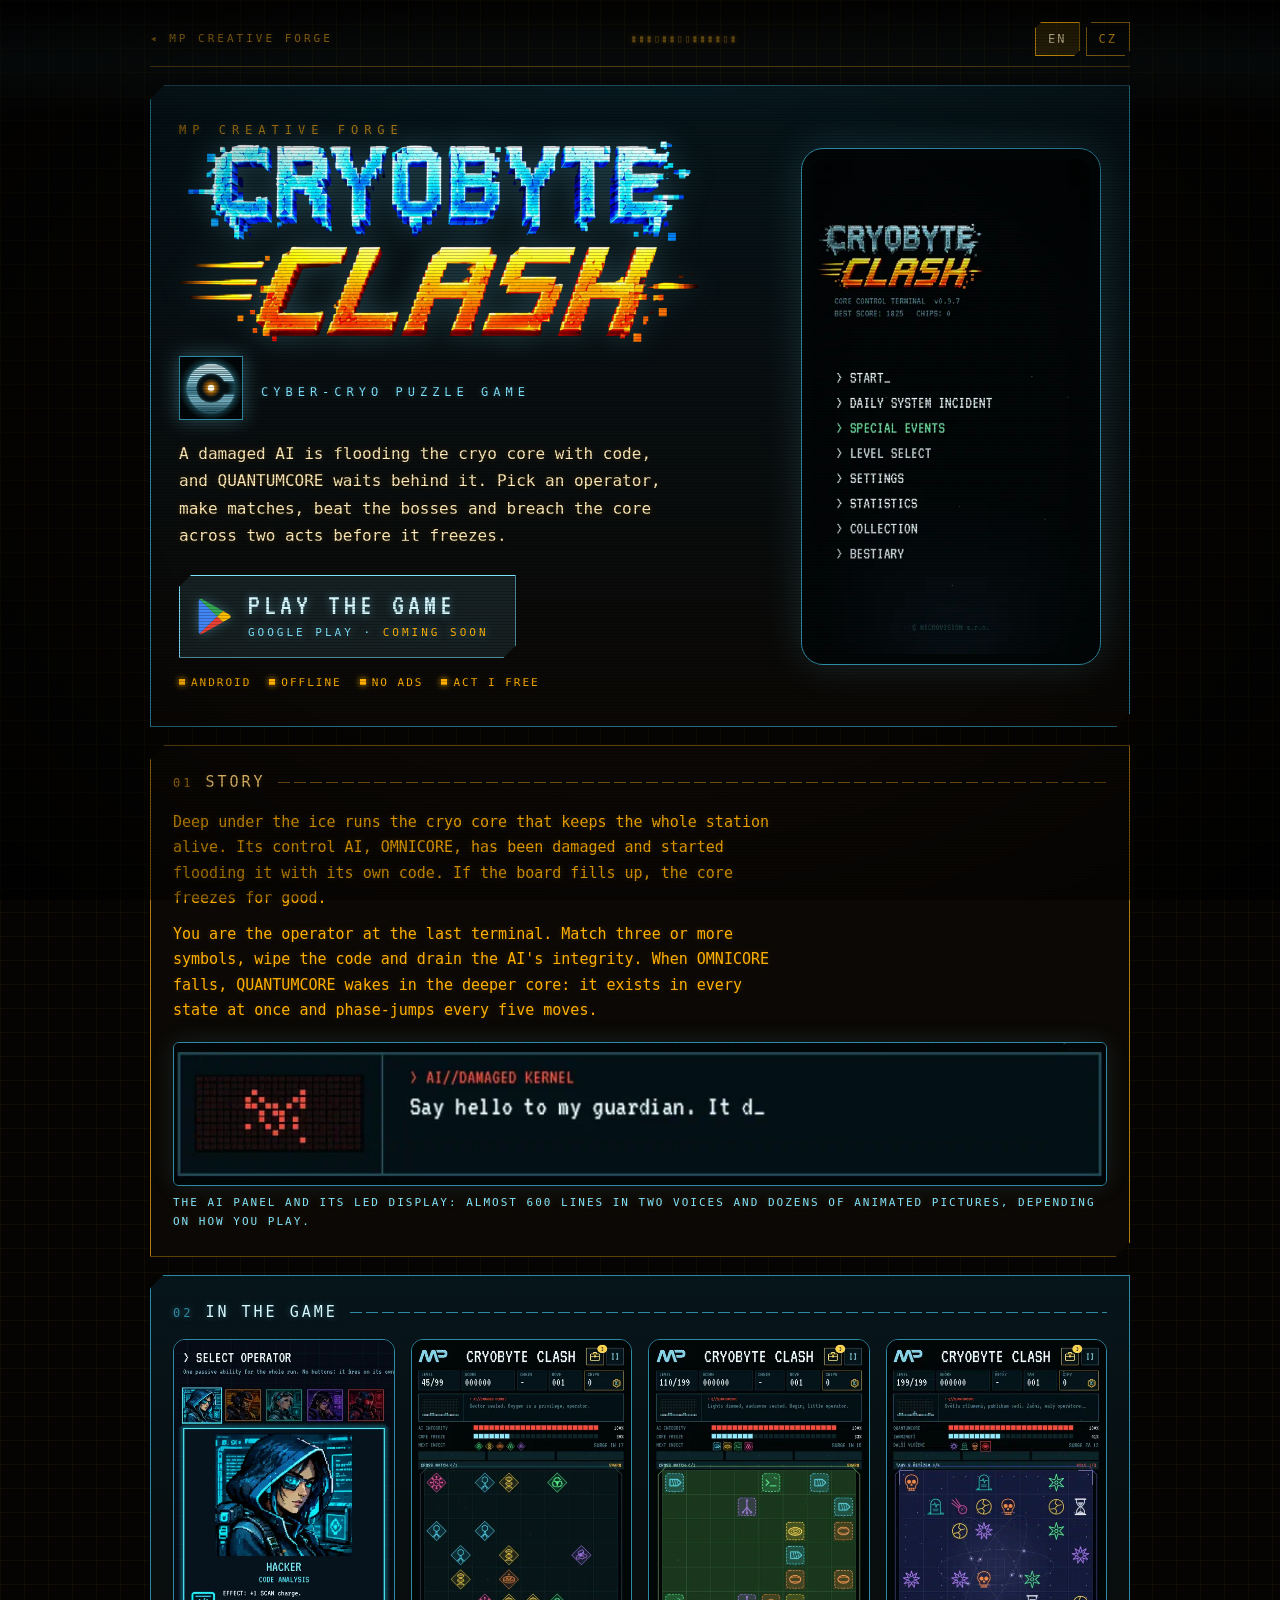
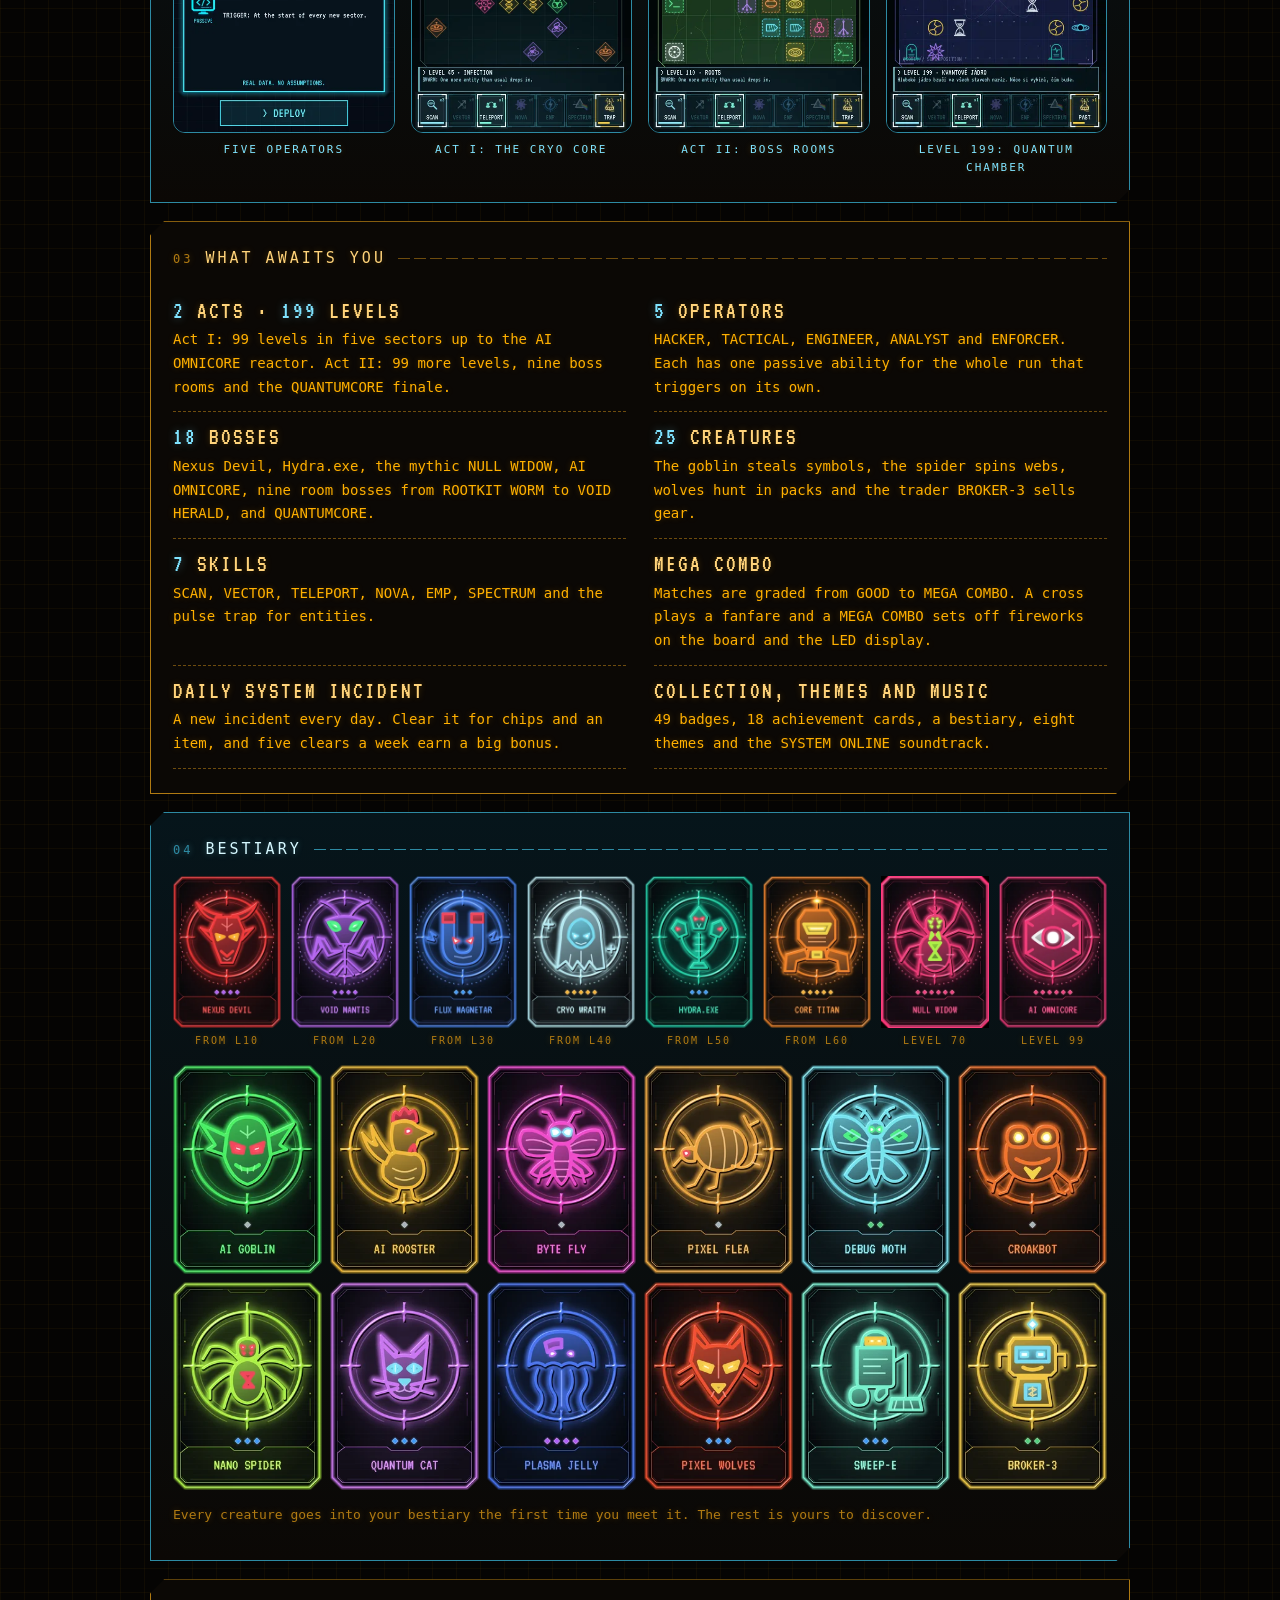
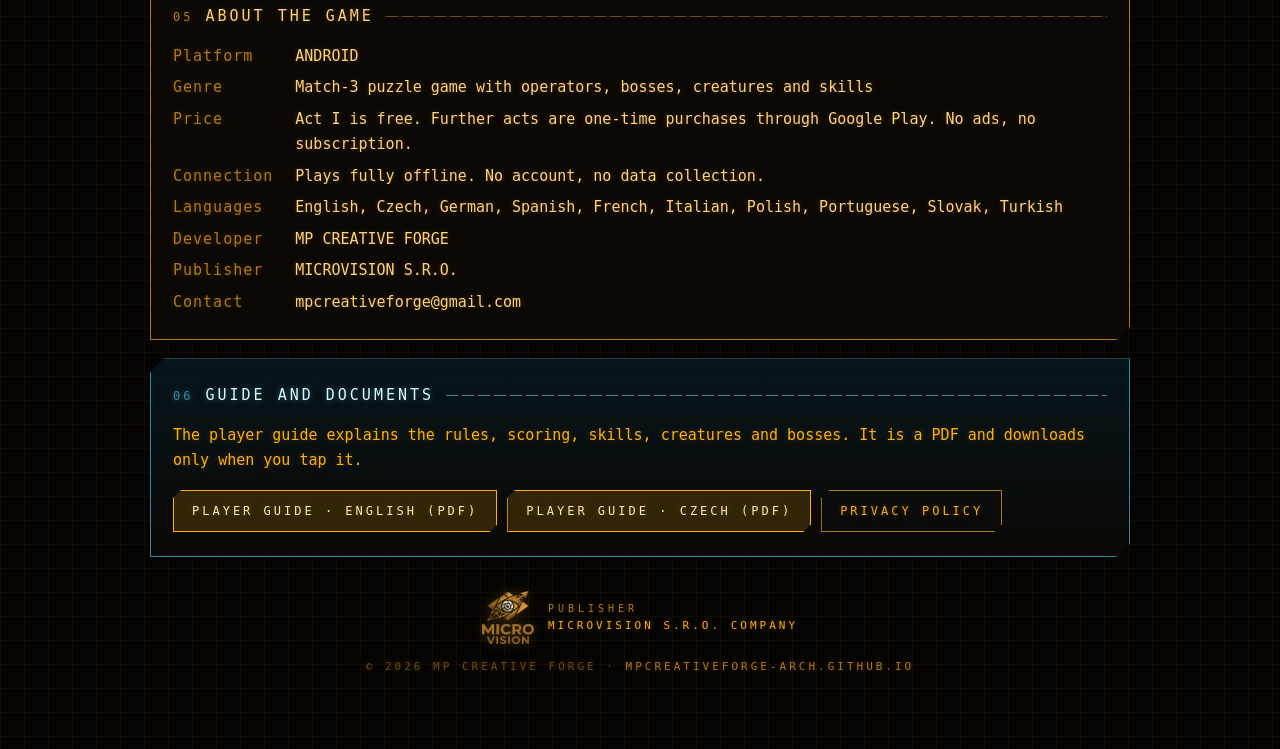
==== cryobyte-clash/index.html @ 186c2969 "CRYOBYTE CLASH: new game page, privacy policy and guides; remove MP Cleaner Old /cryocore/ and /priv" ====
<!doctype html>
<html lang="en">
<head>
<meta charset="utf-8">
<meta name="viewport" content="width=device-width, initial-scale=1">
<meta name="description" content="CRYOBYTE CLASH, the offline cyber-cryo match-3 puzzle game for Android by MP Creative Forge. Two acts, 199 levels, five operators, eighteen bosses and QUANTUMCORE. Act I is free.">
<meta name="theme-color" content="#050403">
<title>CRYOBYTE CLASH — Cyber-Cryo Puzzle Game | MP Creative Forge</title>
<link rel="icon" type="image/png" href="../assets/favicon.png">
<style>
@font-face {
  font-family: "VT323";
  src: url("../assets/fonts/vt323.woff") format("woff");
  font-display: swap;
}
:root {
  --bg: #050403;
  --panel: #0b0805;
  --amber: #ffb000;
  --amber-bright: #ffd37a;
  --amber-hot: #ffe9b8;
  --amber-dim: #b07a12;
  --amber-muted: #6e4c0e;
  --ice: #7fe3ff;
  --ice-bright: #d6f8ff;
  --ice-dim: #2d8aa3;
  --ice-deep: #06151b;
  --mono: "Share Tech Mono", "JetBrains Mono", "Fira Mono", "DejaVu Sans Mono", Menlo, Consolas, "Courier New", monospace;
  --vt: "VT323", var(--mono);
  color-scheme: dark;
}

* { box-sizing: border-box; }
html { scroll-behavior: smooth; }

body {
  margin: 0;
  min-height: 100vh;
  background-color: var(--bg);
  background-image:
    linear-gradient(rgba(255,176,0,.045) 1px, transparent 1px),
    linear-gradient(90deg, rgba(255,176,0,.045) 1px, transparent 1px);
  background-size: 24px 24px;
  color: var(--amber);
  font-family: var(--mono);
  font-size: 15px;
  line-height: 1.7;
  text-shadow: 0 0 6px rgba(255,176,0,.25);
}

/* CRT overlay */
body::before, body::after {
  content: "";
  position: fixed;
  inset: 0;
  pointer-events: none;
  z-index: 10;
}
body::before {
  background:
    repeating-linear-gradient(to bottom, rgba(0,0,0,.22) 0 1px, transparent 1px 3px),
    radial-gradient(ellipse at center, transparent 55%, rgba(0,0,0,.6) 100%);
}
body::after {
  height: 14vh;
  background: linear-gradient(to bottom, transparent, rgba(127,227,255,.035), transparent);
  animation: band 7s linear infinite;
}
@keyframes band { from { transform: translateY(-20vh); } to { transform: translateY(120vh); } }
@keyframes pulse { 0%, 100% { box-shadow: 0 0 18px rgba(127,227,255,.25), inset 0 0 18px rgba(127,227,255,.08); } 50% { box-shadow: 0 0 34px rgba(127,227,255,.5), inset 0 0 26px rgba(127,227,255,.16); } }
@keyframes blink { 50% { opacity: 0; } }
@keyframes frost { 0%, 100% { text-shadow: 0 0 12px rgba(127,227,255,.6), 0 0 32px rgba(127,227,255,.25); } 50% { text-shadow: 0 0 18px rgba(127,227,255,.85), 0 0 48px rgba(127,227,255,.4); } }
@media (prefers-reduced-motion: reduce) {
  body::after { display: none; }
  .play, .logo, .cursor { animation: none !important; }
}

a { color: var(--amber-bright); }
a:hover { color: var(--amber-hot); }
img { max-width: 100%; height: auto; }
[hidden] { display: none !important; }

.page {
  width: min(100% - 32px, 980px);
  margin: 0 auto;
  padding-block: 22px 72px;
}

/* top bar */
.topbar {
  display: flex;
  align-items: center;
  justify-content: space-between;
  gap: 12px;
  padding-bottom: 10px;
  border-bottom: 1px solid var(--amber-muted);
  font-size: 11px;
  letter-spacing: 3px;
  color: var(--amber-dim);
  text-transform: uppercase;
}
.topbar .bars { letter-spacing: 1px; color: var(--amber-muted); }
.home-link { color: var(--amber-dim); text-decoration: none; }
.home-link:hover { color: var(--amber-hot); }
.lang { display: flex; gap: 6px; }
.lang button {
  font: inherit;
  font-size: 12px;
  letter-spacing: 2px;
  padding: 6px 12px;
  color: var(--amber);
  background: transparent;
  border: 1px solid var(--amber-dim);
  cursor: pointer;
  clip-path: polygon(6px 0, 100% 0, 100% calc(100% - 6px), calc(100% - 6px) 100%, 0 100%, 0 6px);
}
.lang button[aria-pressed="true"] { background: rgba(255,176,0,.16); color: var(--amber-hot); border-color: var(--amber); }

/* chamfered panels */
.panel {
  position: relative;
  margin: 18px 0;
  padding: 24px 22px;
  background: var(--panel);
  border: 1px solid var(--amber-dim);
  clip-path: polygon(14px 0, 100% 0, 100% calc(100% - 14px), calc(100% - 14px) 100%, 0 100%, 0 14px);
}
.panel.ice { border-color: var(--ice-dim); background: linear-gradient(180deg, var(--ice-deep), var(--panel)); }

/* hero */
.hero { display: grid; grid-template-columns: 1fr minmax(0, 300px); gap: 28px; align-items: center; padding: 34px 28px; }
.hero > * { min-width: 0; }
.brand { font-size: 12px; letter-spacing: 6px; color: var(--amber-dim); }
.logo-row { display: flex; align-items: center; gap: 18px; margin-top: 14px; }
.logo-row img { width: 84px; height: 84px; flex: none; border: 1px solid var(--ice-dim); filter: drop-shadow(0 0 10px rgba(127,227,255,.35)); }
.logo {
  margin: 0;
  font-family: var(--vt);
  font-weight: normal;
  font-size: clamp(52px, 11vw, 96px);
  letter-spacing: 8px;
  line-height: .9;
  color: var(--ice-bright);
  animation: frost 4s ease-in-out infinite;
}
.logo img { display: block; width: min(100%, 520px); height: auto; filter: drop-shadow(0 0 14px rgba(127,227,255,.25)); }
.logo-row .logo-icon { width: 64px; height: 64px; }
.subtitle { margin-top: 8px; font-size: 12px; letter-spacing: 5px; color: var(--ice); text-shadow: 0 0 6px rgba(127,227,255,.35); text-transform: uppercase; }
.pitch { margin: 20px 0 0; font-size: 16px; color: var(--amber-hot); max-width: 52ch; text-wrap: pretty; }
.pitch .cursor { color: var(--ice); animation: blink 1s steps(1) infinite; }

/* play button: becomes a real link when the Google Play listing is live */
.play {
  display: inline-flex;
  align-items: center;
  gap: 16px;
  margin-top: 26px;
  padding: 14px 26px 14px 18px;
  color: var(--ice-bright);
  background: rgba(127,227,255,.1);
  border: 1px solid var(--ice);
  text-decoration: none;
  clip-path: polygon(12px 0, 100% 0, 100% calc(100% - 12px), calc(100% - 12px) 100%, 0 100%, 0 12px);
  animation: pulse 2.6s ease-in-out infinite;
  text-shadow: 0 0 8px rgba(127,227,255,.5);
  cursor: default;
}
a.play { cursor: pointer; }
a.play:hover { background: rgba(127,227,255,.2); color: #fff; }
.play svg { width: 34px; height: 37px; flex: none; filter: drop-shadow(0 0 6px rgba(127,227,255,.35)); }
.play .pl-top { display: block; font-family: var(--vt); font-size: 30px; letter-spacing: 4px; line-height: 1; }
.play .pl-sub { display: block; margin-top: 4px; font-size: 11px; letter-spacing: 3px; color: var(--ice); }
.play .pl-soon { color: var(--amber); }
.facts-line { margin-top: 16px; font-size: 11px; letter-spacing: 2px; color: var(--amber-dim); display: flex; flex-wrap: wrap; gap: 4px 18px; }
.facts-line b { color: var(--amber); font-weight: normal; }
.facts-line b::before {
  content: "";
  display: inline-block;
  width: 6px; height: 6px;
  margin: 0 6px 1px 0;
  background: var(--amber);
  box-shadow: 0 0 6px var(--amber);
}

/* phone frame */
.phone {
  width: 100%;
  max-width: 300px;
  justify-self: center;
  padding: 10px;
  background: #020607;
  border: 1px solid var(--ice-dim);
  border-radius: 22px;
  box-shadow: 0 0 40px rgba(127,227,255,.15);
}
.phone img { display: block; width: 100%; height: auto; aspect-ratio: 9 / 16; object-fit: cover; border-radius: 14px; }

/* section headings */
h2 {
  display: flex;
  align-items: baseline;
  gap: 12px;
  margin: 0 0 14px;
  font-size: 15px;
  letter-spacing: 3px;
  text-transform: uppercase;
  color: var(--amber-bright);
  font-weight: normal;
  text-wrap: balance;
}
h2 .num { color: var(--amber-dim); font-size: 12px; }
h2::after {
  content: "";
  flex: 1;
  height: 1px;
  background: repeating-linear-gradient(90deg, var(--amber-muted) 0 12px, transparent 12px 16px);
  transform: translateY(-4px);
}
.ice h2 { color: var(--ice-bright); text-shadow: 0 0 6px rgba(127,227,255,.35); }
.ice h2 .num { color: var(--ice-dim); }
.ice h2::after { background: repeating-linear-gradient(90deg, var(--ice-dim) 0 12px, transparent 12px 16px); }
p { margin: 0 0 10px; }
.story p { max-width: 68ch; }
.ai-panel { margin: 18px 0 0; }
.ai-panel img { display: block; width: 100%; height: auto; aspect-ratio: 816 / 126; border: 1px solid var(--ice-dim); border-radius: 6px; box-shadow: 0 0 24px rgba(127,227,255,.12); }
.ai-panel figcaption { margin-top: 8px; font-size: 11px; letter-spacing: 2px; color: var(--ice); text-transform: uppercase; }
.story .ai {
  margin-top: 14px;
  padding: 10px 14px;
  border-left: 2px solid #ff5a4f;
  color: #ff9c90;
  text-shadow: 0 0 6px rgba(255,90,79,.35);
  font-size: 14px;
}
.story .ai span { display: block; font-size: 10px; letter-spacing: 3px; color: #c4483e; }

/* screenshots */
.shots { display: grid; grid-template-columns: repeat(4, minmax(0, 1fr)); gap: 16px; }
.shots figure { margin: 0; }
.shots img { display: block; width: 100%; height: auto; aspect-ratio: 9 / 16; object-fit: cover; border: 1px solid var(--ice-dim); border-radius: 12px; }
.shots figcaption { margin-top: 8px; font-size: 11px; letter-spacing: 2px; color: var(--ice); text-align: center; text-transform: uppercase; }

/* features */
.features { display: grid; grid-template-columns: repeat(2, minmax(0, 1fr)); gap: 0 28px; }
.feature { padding: 12px 0; border-bottom: 1px dashed var(--amber-muted); min-width: 0; }
.feature b { display: block; font-family: var(--vt); font-weight: normal; font-size: 24px; letter-spacing: 2px; color: var(--amber-bright); line-height: 1.1; }
.feature b em { font-style: normal; color: var(--ice); text-shadow: 0 0 8px rgba(127,227,255,.4); }
.feature span { display: block; margin-top: 4px; font-size: 14px; color: var(--amber); }

/* bestiary */
.cards { display: grid; grid-template-columns: repeat(8, minmax(0, 1fr)); gap: 10px; }
.cards figure { margin: 0; text-align: center; }
.cards img { display: block; width: 100%; height: auto; aspect-ratio: 5 / 7; object-fit: contain; }
.cards figcaption { margin-top: 6px; font-size: 11px; letter-spacing: 1px; color: var(--amber-bright); line-height: 1.35; }
.cards figcaption small { display: block; color: var(--amber-dim); font-size: 10px; letter-spacing: 2px; }
.cards.small { grid-template-columns: repeat(6, minmax(0, 1fr)); gap: 8px; margin-top: 18px; }
.note { font-size: 13px; color: var(--amber-dim); }

/* specs */
.kv { display: grid; grid-template-columns: max-content 1fr; gap: 6px 22px; margin: 0; }
.kv dt { color: var(--amber-dim); letter-spacing: 1px; }
.kv dd { margin: 0; color: var(--amber-bright); min-width: 0; }

/* buttons */
.buttons { display: flex; flex-wrap: wrap; gap: 10px; margin-top: 16px; }
.button {
  display: inline-block;
  padding: 10px 18px;
  border: 1px solid var(--amber-dim);
  color: var(--amber);
  font-size: 12px;
  letter-spacing: 3px;
  text-decoration: none;
  clip-path: polygon(8px 0, 100% 0, 100% calc(100% - 8px), calc(100% - 8px) 100%, 0 100%, 0 8px);
}
.button:hover { border-color: var(--amber); color: var(--amber-hot); background: rgba(255,176,0,.12); }
.button.primary { border-color: var(--amber); background: rgba(255,176,0,.16); color: var(--amber-hot); }
.button small { color: var(--amber-dim); letter-spacing: 1px; }

footer {
  margin-top: 34px;
  text-align: center;
  font-size: 11px;
  letter-spacing: 3px;
  color: var(--amber-muted);
}
footer a { color: var(--amber-dim); text-decoration: none; }
.publisher { display: flex; align-items: center; justify-content: center; gap: 14px; margin-bottom: 14px; text-align: left; }
.publisher img { width: 52px; height: auto; filter: drop-shadow(0 0 6px rgba(255,176,0,.3)); }
.publisher span { display: block; }
.publisher .pl { font-size: 10px; letter-spacing: 4px; color: var(--amber-dim); }
.publisher .pn { color: var(--amber); letter-spacing: 3px; }

@media (max-width: 760px) {
  .hero { grid-template-columns: 1fr; padding: 26px 18px; }
  .phone { max-width: 240px; }
  .cards { grid-template-columns: repeat(4, minmax(0, 1fr)); }
  .cards.small { grid-template-columns: repeat(4, minmax(0, 1fr)); }
}
@media (max-width: 560px) {
  body { font-size: 14px; }
  .panel { padding: 20px 16px; }
  .topbar .bars { display: none; }
  .shots { grid-template-columns: repeat(2, minmax(0, 1fr)); gap: 12px; }
  .features { grid-template-columns: 1fr; }
  .kv { grid-template-columns: 1fr; gap: 0; }
  .kv dd { margin-bottom: 8px; }
  .play { padding: 12px 18px 12px 14px; gap: 12px; }
  .play .pl-top { font-size: 26px; }
}
</style>
</head>
<body>
<main class="page">

  <div class="topbar">
    <a class="home-link" href="https://mpcreativeforge-arch.github.io/" data-cs="◂ MP Creative Forge">◂ MP Creative Forge</a>
    <span class="bars">▮▮▮▯▮▮▯▯▮▮▮▮▯▮</span>
    <div class="lang" role="group" aria-label="Language">
      <button type="button" data-set-lang="en" aria-pressed="true">EN</button>
      <button type="button" data-set-lang="cs" aria-pressed="false">CZ</button>
    </div>
  </div>

  <!-- HERO -->
  <header class="panel ice hero">
    <div>
      <div class="brand">MP CREATIVE FORGE</div>
      <h1 class="logo"><img src="../assets/cryobyte-clash/logo.webp" alt="CRYOBYTE CLASH" width="880" height="341"></h1>
      <div class="logo-row">
        <img class="logo-icon" src="../assets/cryobyte-clash/icon.webp" alt="CRYOBYTE CLASH icon" width="64" height="64">
        <div class="subtitle" data-cs="Kyber-kryo logická hra">Cyber-cryo puzzle game</div>
      </div>

      <p class="pitch" data-cs="Poškozená AI zaplavuje kryo jádro kódem a za ní čeká QUANTUMCORE. Vyber si operátora, skládej shody, poraz bosse a prolom jádro ve dvou aktech, než zamrzne.">A damaged AI is flooding the cryo core with code, and QUANTUMCORE waits behind it. Pick an operator, make matches, beat the bosses and breach the core across two acts before it freezes.</p>

      <!-- When the game is live: change <span class="play"> to <a class="play" href="https://play.google.com/store/apps/details?id=…"> -->
      <span class="play" role="link" aria-disabled="true">
        <svg viewBox="0 0 24 26" aria-hidden="true">
          <path fill="#4285F4" d="M1.1 .9 13.6 13 1.1 25.1c-.4-.3-.6-.8-.6-1.4V2.3c0-.6.2-1.1.6-1.4Z"/>
          <path fill="#34A853" d="M1.1 .9c.5-.4 1.3-.5 2-.1l14.6 8.4-4.1 3.8Z"/>
          <path fill="#EA4335" d="M1.1 25.1 13.6 13l4.1 3.8-14.6 8.4c-.7.4-1.5.3-2-.1Z"/>
          <path fill="#FBBC04" d="m17.7 9.2 4.6 2.6c1 .6 1 1.8 0 2.4l-4.6 2.6-4.1-3.8Z"/>
        </svg>
        <span>
          <span class="pl-top" data-cs="HRÁT HRU">PLAY THE GAME</span>
          <span class="pl-sub">GOOGLE PLAY · <span class="pl-soon" data-cs="PŘIPRAVUJEME">COMING SOON</span></span>
        </span>
      </span>

      <div class="facts-line">
        <b>ANDROID</b>
        <b data-cs="OFFLINE">OFFLINE</b>
        <b data-cs="BEZ REKLAM">NO ADS</b>
        <b data-cs="AKT I ZDARMA">ACT I FREE</b>
      </div>
    </div>

    <div class="phone">
      <img data-src-en="../assets/cryobyte-clash/shot-en-menu.webp" data-src-cs="../assets/cryobyte-clash/shot-cs-menu.webp"
           src="../assets/cryobyte-clash/shot-en-menu.webp" alt="CRYOBYTE CLASH main menu" width="432" height="768">
    </div>
  </header>

  <!-- STORY -->
  <section class="panel story">
    <h2><span class="num">01</span><span data-cs="Příběh">Story</span></h2>
    <p data-cs="Hluboko pod ledem běží kryo jádro, které drží celou stanici při životě. Jeho řídicí AI OMNICORE se poškodila a začala ho zaplavovat vlastním kódem. Když se plocha zaplní, jádro zamrzne navždy.">Deep under the ice runs the cryo core that keeps the whole station alive. Its control AI, OMNICORE, has been damaged and started flooding it with its own code. If the board fills up, the core freezes for good.</p>
    <p data-cs="Jsi operátor u posledního terminálu. Skládáš tři a více stejných symbolů, mažeš kód a ubíráš AI integritu. Když OMNICORE padne, probudí se v hlubším jádru QUANTUMCORE, který je ve všech stavech zároveň a každých pět tahů přeskočí jinam.">You are the operator at the last terminal. Match three or more symbols, wipe the code and drain the AI's integrity. When OMNICORE falls, QUANTUMCORE wakes in the deeper core: it exists in every state at once and phase-jumps every five moves.</p>
    <figure class="ai-panel">
      <img src="../assets/cryocore/ai-panel.webp" alt="The AI panel in the game: a LED display showing faces and warnings while the AI talks" width="816" height="126" loading="lazy">
      <figcaption data-cs="Panel AI s LED displejem: skoro 600 hlášek ve dvou hlasech a desítky animovaných obrázků podle toho, jak hraješ.">The AI panel and its LED display: almost 600 lines in two voices and dozens of animated pictures, depending on how you play.</figcaption>
    </figure>
  </section>

  <!-- SCREENSHOTS -->
  <section class="panel ice">
    <h2><span class="num">02</span><span data-cs="Ze hry">In the game</span></h2>
    <div class="shots">
      <figure>
        <img data-src-en="../assets/cryobyte-clash/shot-en-operators.webp" data-src-cs="../assets/cryobyte-clash/shot-cs-operators.webp"
             src="../assets/cryobyte-clash/shot-en-operators.webp" alt="Operator selection: five operators with passive abilities" width="432" height="768" loading="lazy">
        <figcaption data-cs="Pět operátorů">Five operators</figcaption>
      </figure>
      <figure>
        <img data-src-en="../assets/cryobyte-clash/shot-en-game.webp" data-src-cs="../assets/cryobyte-clash/shot-cs-game.webp"
             src="../assets/cryobyte-clash/shot-en-game.webp" alt="Act I game board" width="432" height="768" loading="lazy">
        <figcaption data-cs="Akt I: kryo jádro">Act I: the cryo core</figcaption>
      </figure>
      <figure>
        <img data-src-en="../assets/cryobyte-clash/shot-en-room.webp" data-src-cs="../assets/cryobyte-clash/shot-cs-room.webp"
             src="../assets/cryobyte-clash/shot-en-room.webp" alt="Act II boss room of ROOTKIT WORM" width="432" height="768" loading="lazy">
        <figcaption data-cs="Akt II: komnaty bossů">Act II: boss rooms</figcaption>
      </figure>
      <figure>
        <img data-src-en="../assets/cryobyte-clash/sector199.webp" data-src-cs="../assets/cryobyte-clash/sector199.webp"
             src="../assets/cryobyte-clash/sector199.webp" alt="Level 199 animation: the quantum chamber of QUANTUMCORE" width="432" height="768" loading="lazy">
        <figcaption data-cs="Level 199: kvantová komora">Level 199: quantum chamber</figcaption>
      </figure>
    </div>
  </section>

  <!-- FEATURES -->
  <section class="panel">
    <h2><span class="num">03</span><span data-cs="Co tě čeká">What awaits you</span></h2>
    <div class="features">
      <div class="feature"><b data-cs-html="<em>2</em> AKTY · <em>199</em> LEVELŮ"><em>2</em> ACTS · <em>199</em> LEVELS</b><span data-cs="Akt I: 99 levelů v pěti sektorech až k reaktoru AI OMNICORE. Akt II: dalších 99 levelů, devět komnat bossů a finále s QUANTUMCORE.">Act I: 99 levels in five sectors up to the AI OMNICORE reactor. Act II: 99 more levels, nine boss rooms and the QUANTUMCORE finale.</span></div>
      <div class="feature"><b data-cs-html="<em>5</em> OPERÁTORŮ"><em>5</em> OPERATORS</b><span data-cs="HACKER, TACTICAL, ENGINEER, ANALYST a ENFORCER. Každý má jednu pasivní schopnost na celý běh, která se spustí sama.">HACKER, TACTICAL, ENGINEER, ANALYST and ENFORCER. Each has one passive ability for the whole run that triggers on its own.</span></div>
      <div class="feature"><b data-cs-html="<em>18</em> BOSSŮ"><em>18</em> BOSSES</b><span data-cs="Nexus Devil, Hydra.exe, mýtická NULL WIDOW, AI OMNICORE, devět bossů komnat od ROOTKIT WORM po VOID HERALD a QUANTUMCORE.">Nexus Devil, Hydra.exe, the mythic NULL WIDOW, AI OMNICORE, nine room bosses from ROOTKIT WORM to VOID HERALD, and QUANTUMCORE.</span></div>
      <div class="feature"><b data-cs-html="<em>25</em> BYTOSTÍ"><em>25</em> CREATURES</b><span data-cs="Goblin krade symboly, pavouk přede sítě, vlci loví ve smečce a obchodník BROKER-3 prodává vybavení.">The goblin steals symbols, the spider spins webs, wolves hunt in packs and the trader BROKER-3 sells gear.</span></div>
      <div class="feature"><b data-cs-html="<em>7</em> DOVEDNOSTÍ"><em>7</em> SKILLS</b><span data-cs="SCAN, VEKTOR, TELEPORT, NOVA, EMP, SPEKTRUM a pulzní past na entity.">SCAN, VECTOR, TELEPORT, NOVA, EMP, SPECTRUM and the pulse trap for entities.</span></div>
      <div class="feature"><b data-cs-html="MEGA COMBO">MEGA COMBO</b><span data-cs="Shody mají stupně od GOOD po MEGA COMBO. Kříž zahraje fanfáru a MEGA COMBO pustí ohňostroj na plochu i na LED displej.">Matches are graded from GOOD to MEGA COMBO. A cross plays a fanfare and a MEGA COMBO sets off fireworks on the board and the LED display.</span></div>
      <div class="feature"><b data-cs-html="DENNÍ SYSTÉMOVÝ INCIDENT">DAILY SYSTEM INCIDENT</b><span data-cs="Každý den nový incident. Za splnění dostaneš čipy a předmět, za pět splnění v týdnu velký bonus.">A new incident every day. Clear it for chips and an item, and five clears a week earn a big bonus.</span></div>
      <div class="feature"><b data-cs-html="SBÍRKA, MOTIVY A HUDBA">COLLECTION, THEMES AND MUSIC</b><span data-cs="49 odznaků, 18 karet úspěchů, bestiář, osm motivů a soundtrack SYSTEM ONLINE.">49 badges, 18 achievement cards, a bestiary, eight themes and the SYSTEM ONLINE soundtrack.</span></div>
    </div>
  </section>

  <!-- BESTIARY -->
  <section class="panel ice">
    <h2><span class="num">04</span><span data-cs="Bestiář">Bestiary</span></h2>
    <div class="cards">
      <figure><img data-src-en="../assets/cryocore/card-devil-en.webp" data-src-cs="../assets/cryocore/card-devil-cs.webp" src="../assets/cryocore/card-devil-en.webp" alt="NEXUS DEVIL" width="240" height="336" loading="lazy"><figcaption><small data-cs="OD L10">FROM L10</small></figcaption></figure>
      <figure><img data-src-en="../assets/cryocore/card-mantis-en.webp" data-src-cs="../assets/cryocore/card-mantis-cs.webp" src="../assets/cryocore/card-mantis-en.webp" alt="VOID MANTIS" width="240" height="336" loading="lazy"><figcaption><small data-cs="OD L20">FROM L20</small></figcaption></figure>
      <figure><img data-src-en="../assets/cryocore/card-magnetar-en.webp" data-src-cs="../assets/cryocore/card-magnetar-cs.webp" src="../assets/cryocore/card-magnetar-en.webp" alt="FLUX MAGNETAR" width="240" height="336" loading="lazy"><figcaption><small data-cs="OD L30">FROM L30</small></figcaption></figure>
      <figure><img data-src-en="../assets/cryocore/card-wraith-en.webp" data-src-cs="../assets/cryocore/card-wraith-cs.webp" src="../assets/cryocore/card-wraith-en.webp" alt="CRYO WRAITH" width="240" height="336" loading="lazy"><figcaption><small data-cs="OD L40">FROM L40</small></figcaption></figure>
      <figure><img data-src-en="../assets/cryocore/card-hydra-en.webp" data-src-cs="../assets/cryocore/card-hydra-cs.webp" src="../assets/cryocore/card-hydra-en.webp" alt="HYDRA.EXE" width="240" height="336" loading="lazy"><figcaption><small data-cs="OD L50">FROM L50</small></figcaption></figure>
      <figure><img data-src-en="../assets/cryocore/card-titan-en.webp" data-src-cs="../assets/cryocore/card-titan-cs.webp" src="../assets/cryocore/card-titan-en.webp" alt="CORE TITAN" width="240" height="336" loading="lazy"><figcaption><small data-cs="OD L60">FROM L60</small></figcaption></figure>
      <figure><img data-src-en="../assets/cryocore/card-widow-en.webp" data-src-cs="../assets/cryocore/card-widow-cs.webp" src="../assets/cryocore/card-widow-en.webp" alt="NULL WIDOW" width="240" height="336" loading="lazy"><figcaption><small data-cs="LEVEL 70">LEVEL 70</small></figcaption></figure>
      <figure><img data-src-en="../assets/cryocore/card-omnicore-en.webp" data-src-cs="../assets/cryocore/card-omnicore-cs.webp" src="../assets/cryocore/card-omnicore-en.webp" alt="AI OMNICORE" width="240" height="336" loading="lazy"><figcaption><small data-cs="LEVEL 99">LEVEL 99</small></figcaption></figure>
    </div>
    <div class="cards small">
      <figure><img data-src-en="../assets/cryocore/card-goblin-en.webp" data-src-cs="../assets/cryocore/card-goblin-cs.webp" src="../assets/cryocore/card-goblin-en.webp" alt="AI Goblin" width="240" height="336" loading="lazy"></figure>
      <figure><img data-src-en="../assets/cryocore/card-rooster-en.webp" data-src-cs="../assets/cryocore/card-rooster-cs.webp" src="../assets/cryocore/card-rooster-en.webp" alt="AI Rooster" width="240" height="336" loading="lazy"></figure>
      <figure><img data-src-en="../assets/cryocore/card-fly-en.webp" data-src-cs="../assets/cryocore/card-fly-cs.webp" src="../assets/cryocore/card-fly-en.webp" alt="Byte Fly" width="240" height="336" loading="lazy"></figure>
      <figure><img data-src-en="../assets/cryocore/card-flea-en.webp" data-src-cs="../assets/cryocore/card-flea-cs.webp" src="../assets/cryocore/card-flea-en.webp" alt="Pixel Flea" width="240" height="336" loading="lazy"></figure>
      <figure><img data-src-en="../assets/cryocore/card-moth-en.webp" data-src-cs="../assets/cryocore/card-moth-cs.webp" src="../assets/cryocore/card-moth-en.webp" alt="Debug Moth" width="240" height="336" loading="lazy"></figure>
      <figure><img data-src-en="../assets/cryocore/card-frog-en.webp" data-src-cs="../assets/cryocore/card-frog-cs.webp" src="../assets/cryocore/card-frog-en.webp" alt="Croakbot" width="240" height="336" loading="lazy"></figure>
      <figure><img data-src-en="../assets/cryocore/card-spider-en.webp" data-src-cs="../assets/cryocore/card-spider-cs.webp" src="../assets/cryocore/card-spider-en.webp" alt="Nano Spider" width="240" height="336" loading="lazy"></figure>
      <figure><img data-src-en="../assets/cryocore/card-cat-en.webp" data-src-cs="../assets/cryocore/card-cat-cs.webp" src="../assets/cryocore/card-cat-en.webp" alt="Quantum Cat" width="240" height="336" loading="lazy"></figure>
      <figure><img data-src-en="../assets/cryocore/card-jelly-en.webp" data-src-cs="../assets/cryocore/card-jelly-cs.webp" src="../assets/cryocore/card-jelly-en.webp" alt="Plasma Jelly" width="240" height="336" loading="lazy"></figure>
      <figure><img data-src-en="../assets/cryocore/card-wolf-en.webp" data-src-cs="../assets/cryocore/card-wolf-cs.webp" src="../assets/cryocore/card-wolf-en.webp" alt="Pixel Wolves" width="240" height="336" loading="lazy"></figure>
      <figure><img data-src-en="../assets/cryocore/card-janitor-en.webp" data-src-cs="../assets/cryocore/card-janitor-cs.webp" src="../assets/cryocore/card-janitor-en.webp" alt="Sweep-E" width="240" height="336" loading="lazy"></figure>
      <figure><img data-src-en="../assets/cryocore/card-trader-en.webp" data-src-cs="../assets/cryocore/card-trader-cs.webp" src="../assets/cryocore/card-trader-en.webp" alt="BROKER-3" width="240" height="336" loading="lazy"></figure>
    </div>
    <p class="note" style="margin-top:14px" data-cs="Každou bytost zapíšeš do bestiáře při prvním setkání. Zbytek objevíš sám.">Every creature goes into your bestiary the first time you meet it. The rest is yours to discover.</p>
  </section>

  <!-- SPECS -->
  <section class="panel">
    <h2><span class="num">05</span><span data-cs="O hře">About the game</span></h2>
    <dl class="kv">
      <dt data-cs="Platforma">Platform</dt><dd>ANDROID</dd>
      <dt data-cs="Žánr">Genre</dt><dd data-cs="Logická hra match-3 s operátory, bossy, bytostmi a dovednostmi">Match-3 puzzle game with operators, bosses, creatures and skills</dd>
      <dt data-cs="Cena">Price</dt><dd data-cs="Akt I zdarma. Další akty jako jednorázový nákup přes Google Play. Žádné reklamy, žádné předplatné.">Act I is free. Further acts are one-time purchases through Google Play. No ads, no subscription.</dd>
      <dt data-cs="Připojení">Connection</dt><dd data-cs="Hraje se úplně offline. Žádný účet, žádný sběr dat.">Plays fully offline. No account, no data collection.</dd>
      <dt data-cs="Jazyky">Languages</dt><dd data-cs="čeština, angličtina, němčina, španělština, francouzština, italština, polština, portugalština, slovenština, turečtina">English, Czech, German, Spanish, French, Italian, Polish, Portuguese, Slovak, Turkish</dd>
      <dt data-cs="Vývojář">Developer</dt><dd>MP CREATIVE FORGE</dd>
      <dt data-cs="Vydavatel">Publisher</dt><dd>MICROVISION S.R.O.</dd>
      <dt data-cs="Kontakt">Contact</dt><dd>mpcreativeforge@gmail.com</dd>
    </dl>
  </section>

  <!-- MANUAL + PRIVACY -->
  <section class="panel ice" id="manual">
    <h2><span class="num">06</span><span data-cs="Příručka a dokumenty">Guide and documents</span></h2>
    <p data-cs="Příručka pro hráče vysvětluje pravidla, skóre, dovednosti, bytosti i bosse. Je ve formátu PDF a stáhne se až po klepnutí.">The player guide explains the rules, scoring, skills, creatures and bosses. It is a PDF and downloads only when you tap it.</p>
    <div class="buttons">
      <a class="button primary" href="../assets/cryobyte-clash/CRYOBYTE_CLASH_Player_Guide_EN.pdf" data-cs="PŘÍRUČKA · ANGLICKY (PDF)">PLAYER GUIDE · ENGLISH (PDF)</a>
      <a class="button primary" href="../assets/cryobyte-clash/CRYOBYTE_CLASH_Prirucka_CZ.pdf" data-cs="PŘÍRUČKA · ČESKY (PDF)">PLAYER GUIDE · CZECH (PDF)</a>
      <a class="button" href="../privacy/cryobyte-clash/" data-privacy data-cs="ZÁSADY SOUKROMÍ">PRIVACY POLICY</a>
    </div>
  </section>

  <footer>
    <div class="publisher">
      <img src="../assets/microvision-logo.png" alt="MICROVISION s.r.o. logo" width="260" height="263">
      <div>
        <span class="pl" data-cs="VYDAVATEL">PUBLISHER</span>
        <span class="pn">MICROVISION S.R.O. COMPANY</span>
      </div>
    </div>
    © 2026 MP CREATIVE FORGE ·
    <a href="https://mpcreativeforge-arch.github.io/">MPCREATIVEFORGE-ARCH.GITHUB.IO</a>
  </footer>
</main>

<script>
(function () {
  var TITLE = {
    en: "CRYOBYTE CLASH — Cyber-Cryo Puzzle Game | MP Creative Forge",
    cs: "CRYOBYTE CLASH — Kyber-kryo logická hra | MP Creative Forge"
  };
  var text = document.querySelectorAll("[data-cs]");
  var html = document.querySelectorAll("[data-cs-html]");
  var imgs = document.querySelectorAll("img[data-src-cs]");
  var privacy = document.querySelectorAll("[data-privacy]");
  var buttons = document.querySelectorAll("[data-set-lang]");
  text.forEach(function (el) { el.setAttribute("data-en", el.textContent); });
  html.forEach(function (el) { el.setAttribute("data-en-html", el.innerHTML); });

  function show(lang) {
    if (lang !== "cs") lang = "en";
    var cs = lang === "cs";
    text.forEach(function (el) { el.textContent = el.getAttribute(cs ? "data-cs" : "data-en"); });
    html.forEach(function (el) { el.innerHTML = el.getAttribute(cs ? "data-cs-html" : "data-en-html"); });
    imgs.forEach(function (el) { el.src = el.getAttribute(cs ? "data-src-cs" : "data-src-en"); });
    privacy.forEach(function (a) { a.href = "../privacy/cryobyte-clash/" + (cs ? "?lang=cs" : ""); });
    buttons.forEach(function (b) { b.setAttribute("aria-pressed", String(b.getAttribute("data-set-lang") === lang)); });
    document.documentElement.lang = lang;
    document.title = TITLE[lang];
  }

  function initial() {
    var param = new URLSearchParams(location.search).get("lang");
    if (param) return param.toLowerCase();
    if (location.hash === "#cs" || location.hash === "#en") return location.hash.slice(1);
    try {
      var saved = localStorage.getItem("mpcf-lang");
      if (saved) return saved;
    } catch (e) {}
    return (navigator.language || "en").toLowerCase().indexOf("cs") === 0 ? "cs" : "en";
  }

  buttons.forEach(function (b) {
    b.addEventListener("click", function () {
      var lang = b.getAttribute("data-set-lang");
      show(lang);
      try { localStorage.setItem("mpcf-lang", lang); } catch (e) {}
    });
  });

  show(initial());
})();
</script>
</body>
</html>
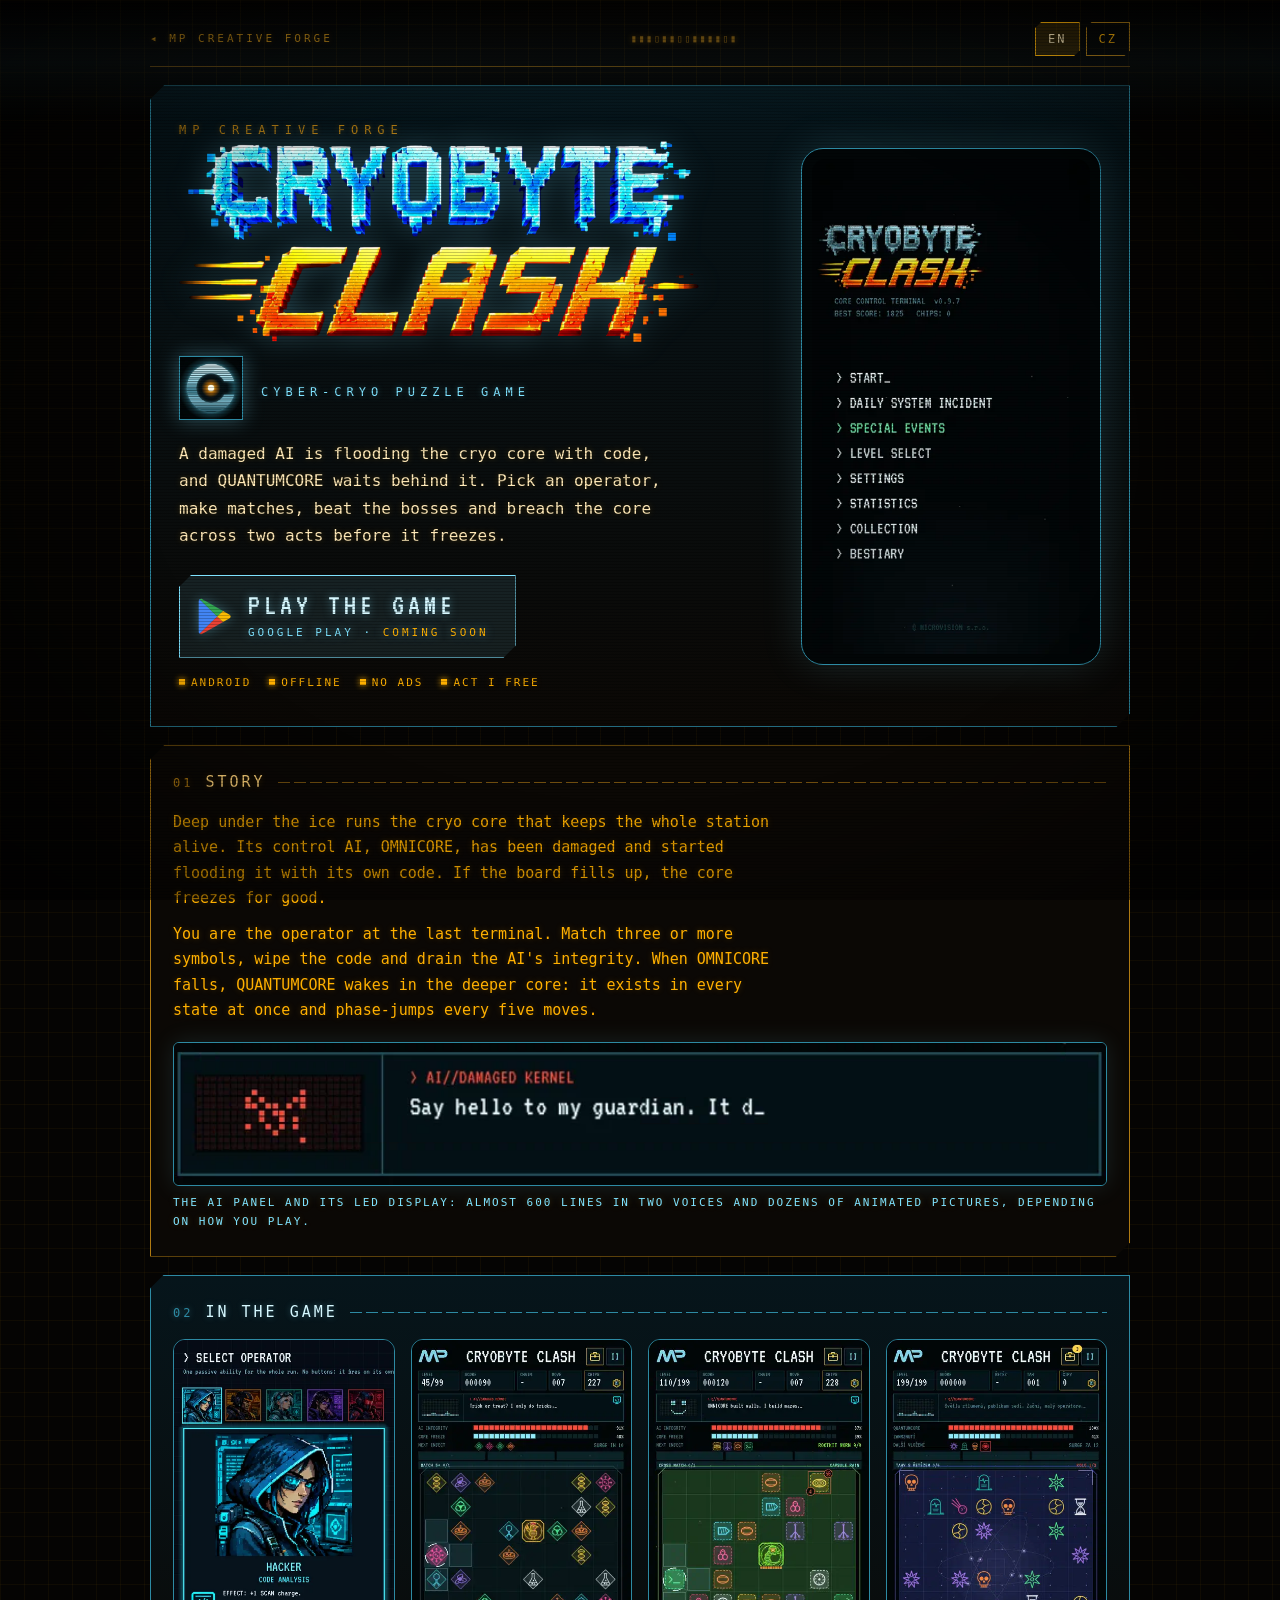
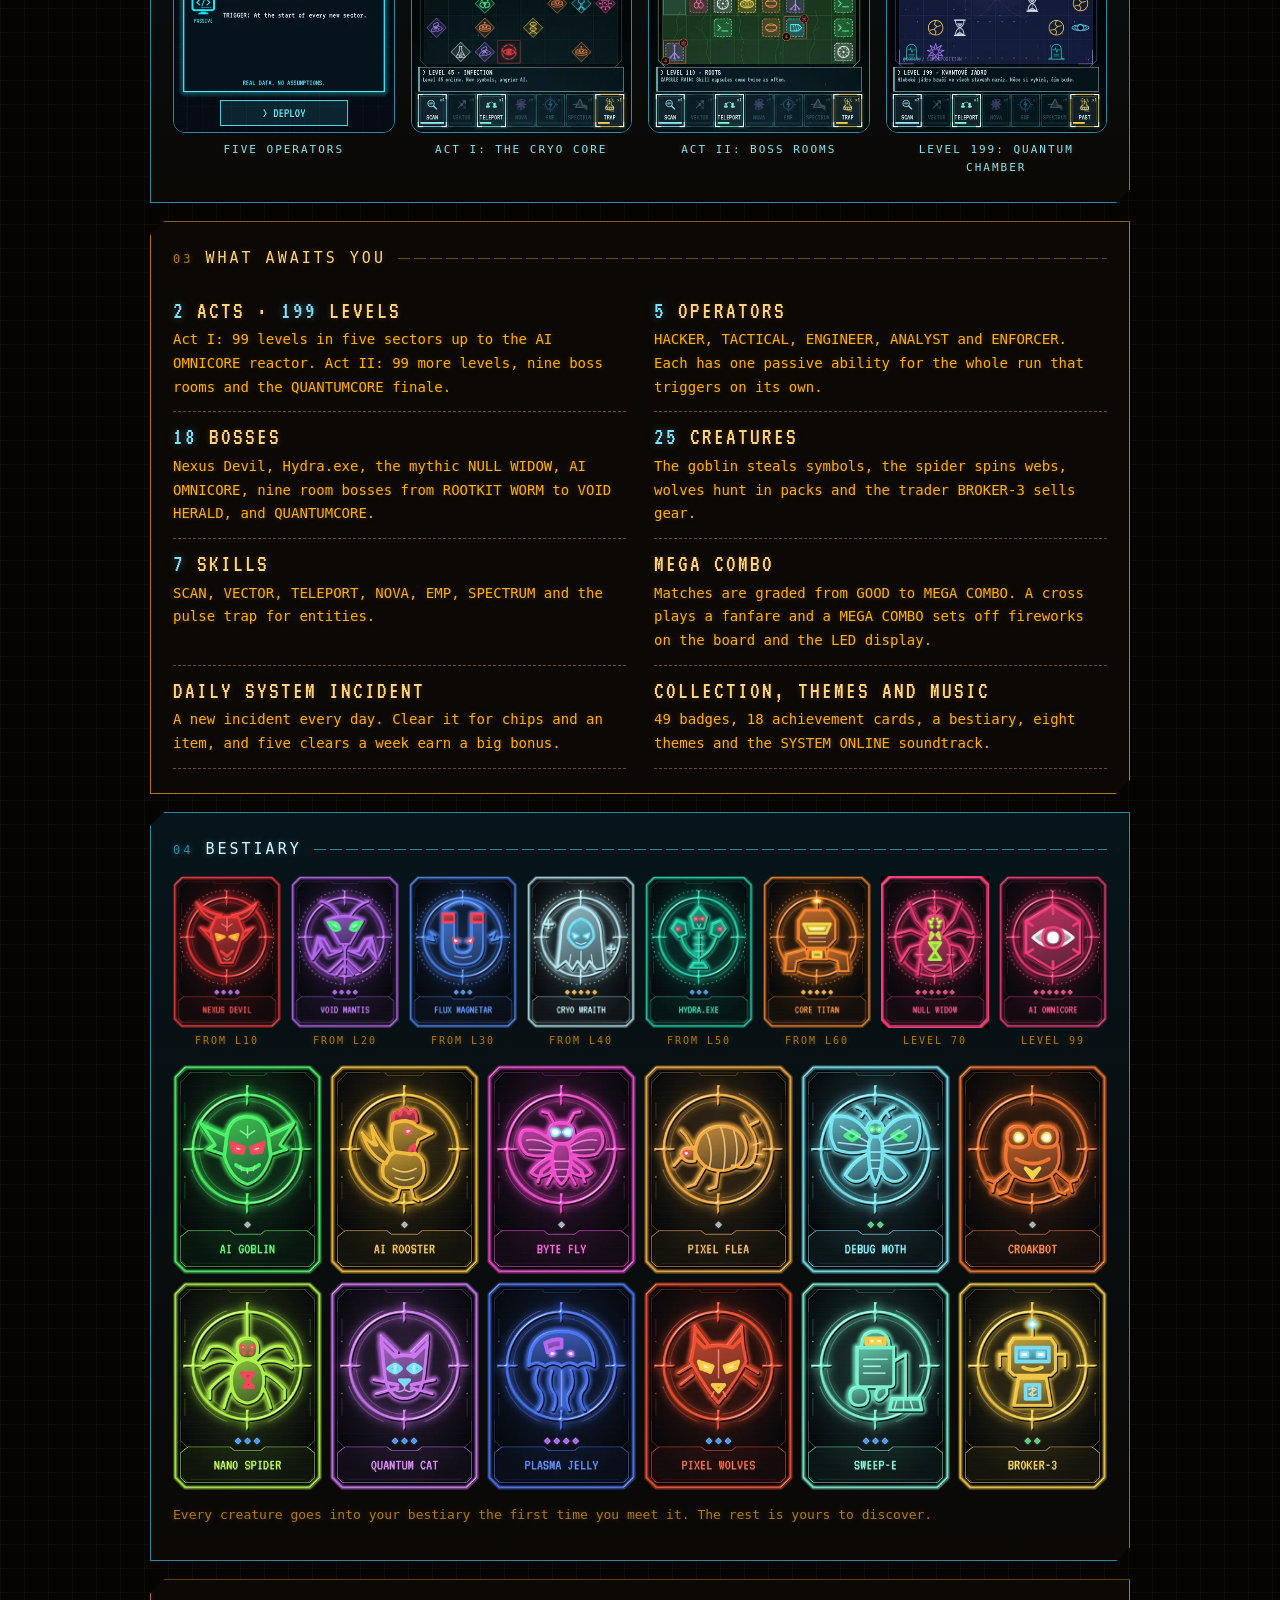
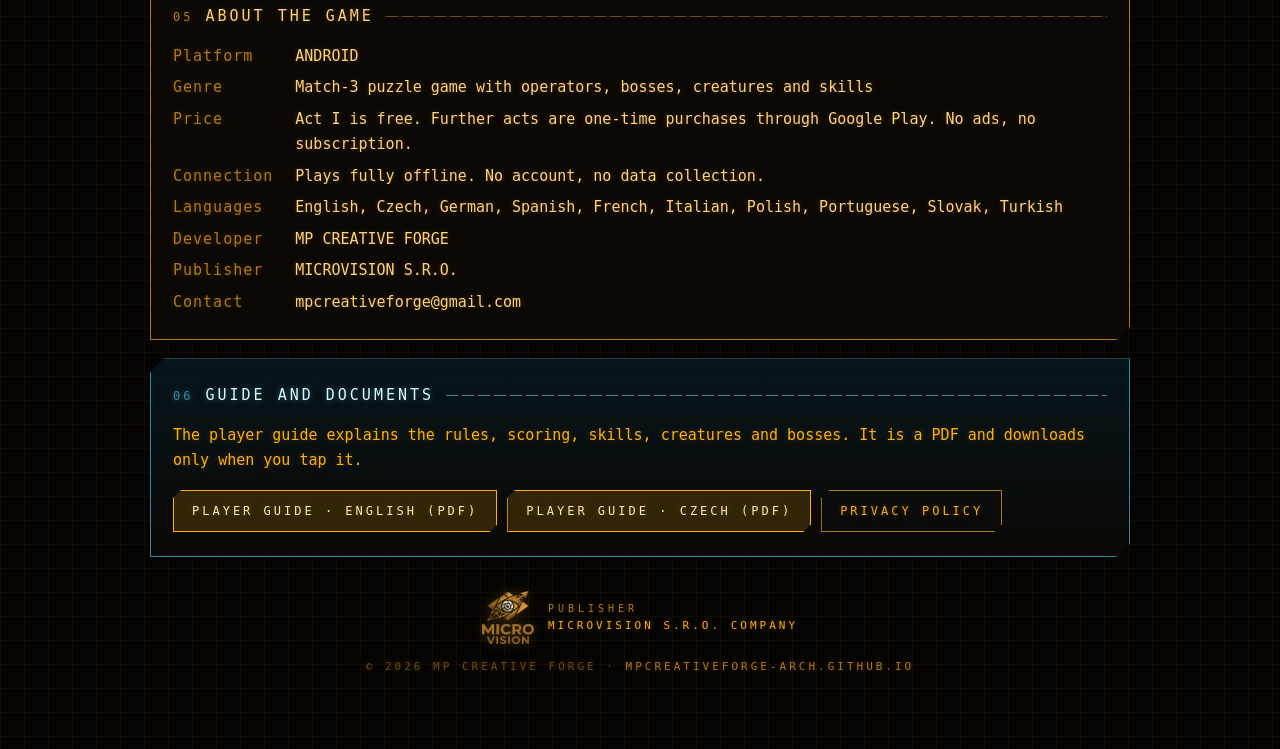
==== commit af580076: "CRYOBYTE CLASH page: animated gameplay of act I and an act II boss room Co-Authored-By: Claude Opus " ====
--- a/cryobyte-clash/index.html
+++ b/cryobyte-clash/index.html
@@ -383,13 +383,13 @@
         <figcaption data-cs="Pět operátorů">Five operators</figcaption>
       </figure>
       <figure>
-        <img data-src-en="../assets/cryobyte-clash/shot-en-game.webp" data-src-cs="../assets/cryobyte-clash/shot-cs-game.webp"
-             src="../assets/cryobyte-clash/shot-en-game.webp" alt="Act I game board" width="432" height="768" loading="lazy">
+        <img data-src-en="../assets/cryobyte-clash/anim-game-en.webp" data-src-cs="../assets/cryobyte-clash/anim-game-cs.webp"
+             src="../assets/cryobyte-clash/anim-game-en.webp" alt="Act I gameplay animation: moves and matches" width="432" height="768" loading="lazy">
         <figcaption data-cs="Akt I: kryo jádro">Act I: the cryo core</figcaption>
       </figure>
       <figure>
-        <img data-src-en="../assets/cryobyte-clash/shot-en-room.webp" data-src-cs="../assets/cryobyte-clash/shot-cs-room.webp"
-             src="../assets/cryobyte-clash/shot-en-room.webp" alt="Act II boss room of ROOTKIT WORM" width="432" height="768" loading="lazy">
+        <img data-src-en="../assets/cryobyte-clash/anim-room-en.webp" data-src-cs="../assets/cryobyte-clash/anim-room-cs.webp"
+             src="../assets/cryobyte-clash/anim-room-en.webp" alt="Act II gameplay animation: the boss room of ROOTKIT WORM" width="432" height="768" loading="lazy">
         <figcaption data-cs="Akt II: komnaty bossů">Act II: boss rooms</figcaption>
       </figure>
       <figure>
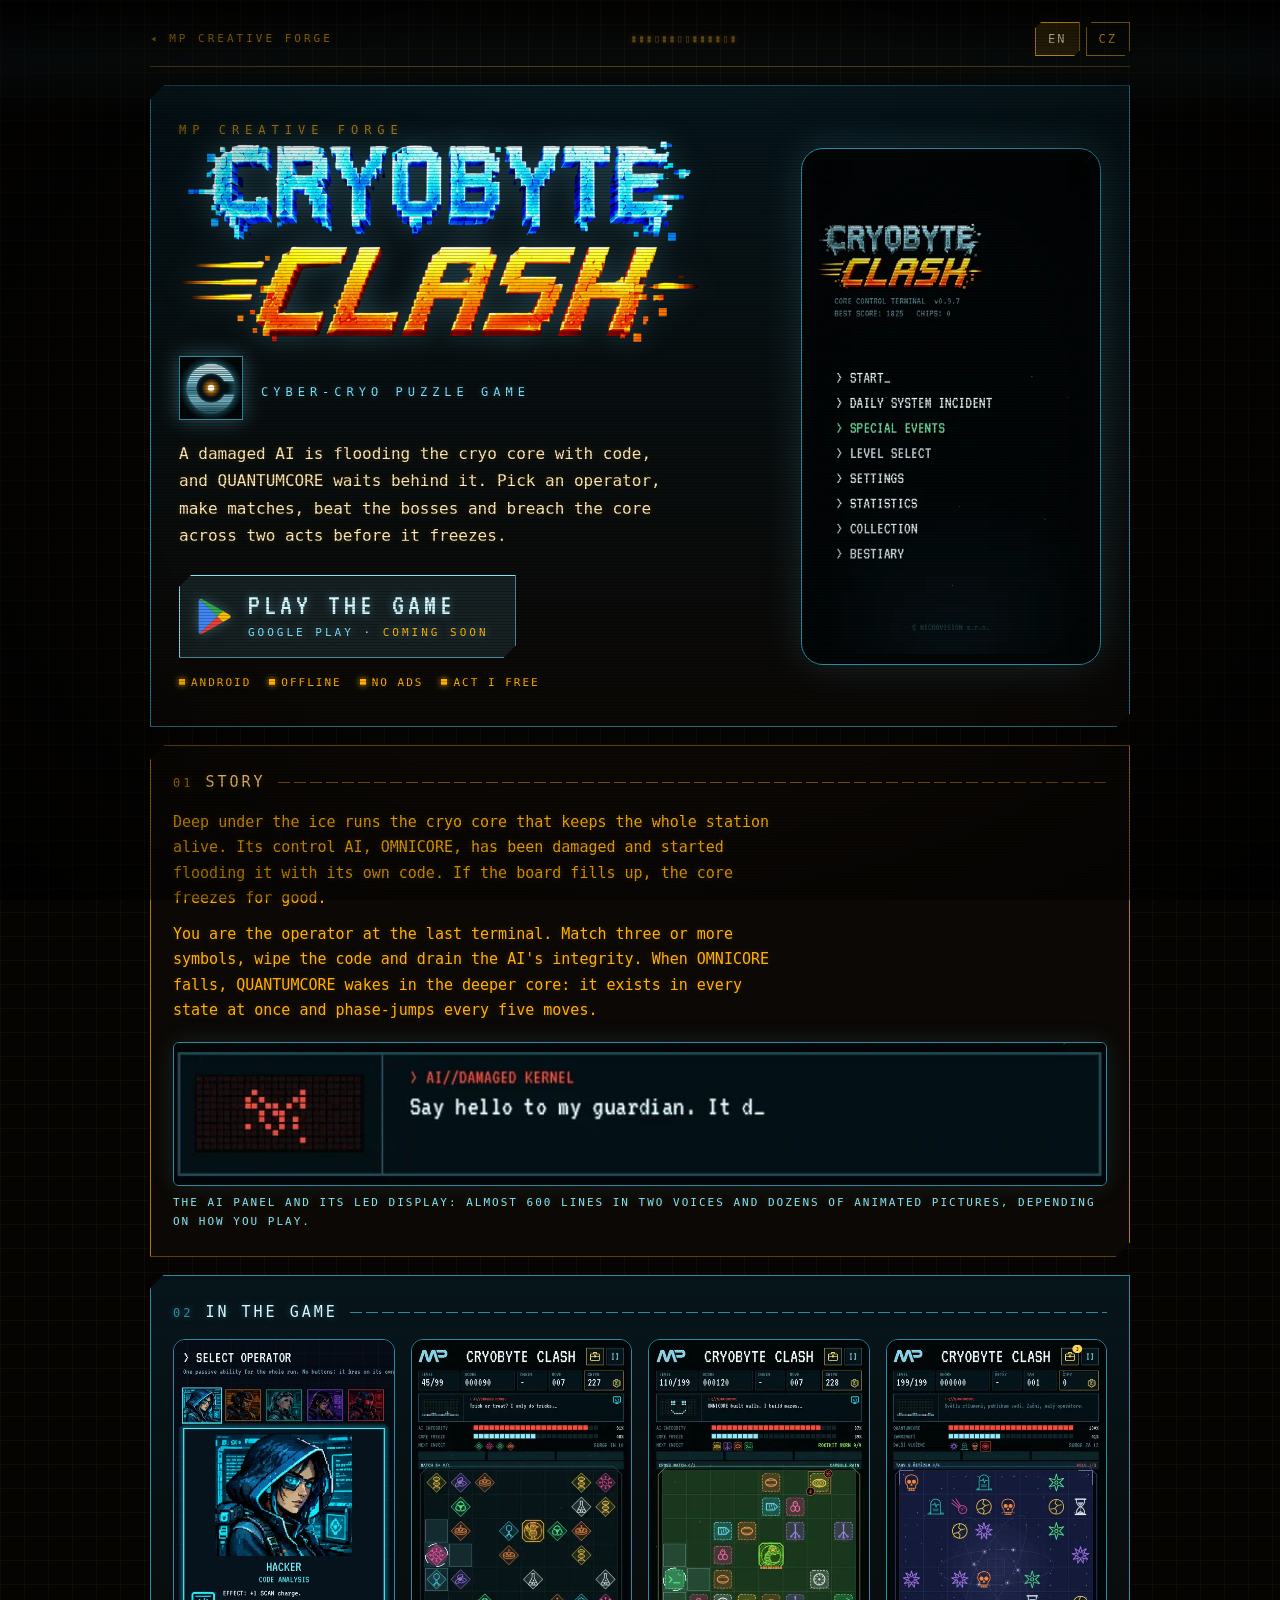
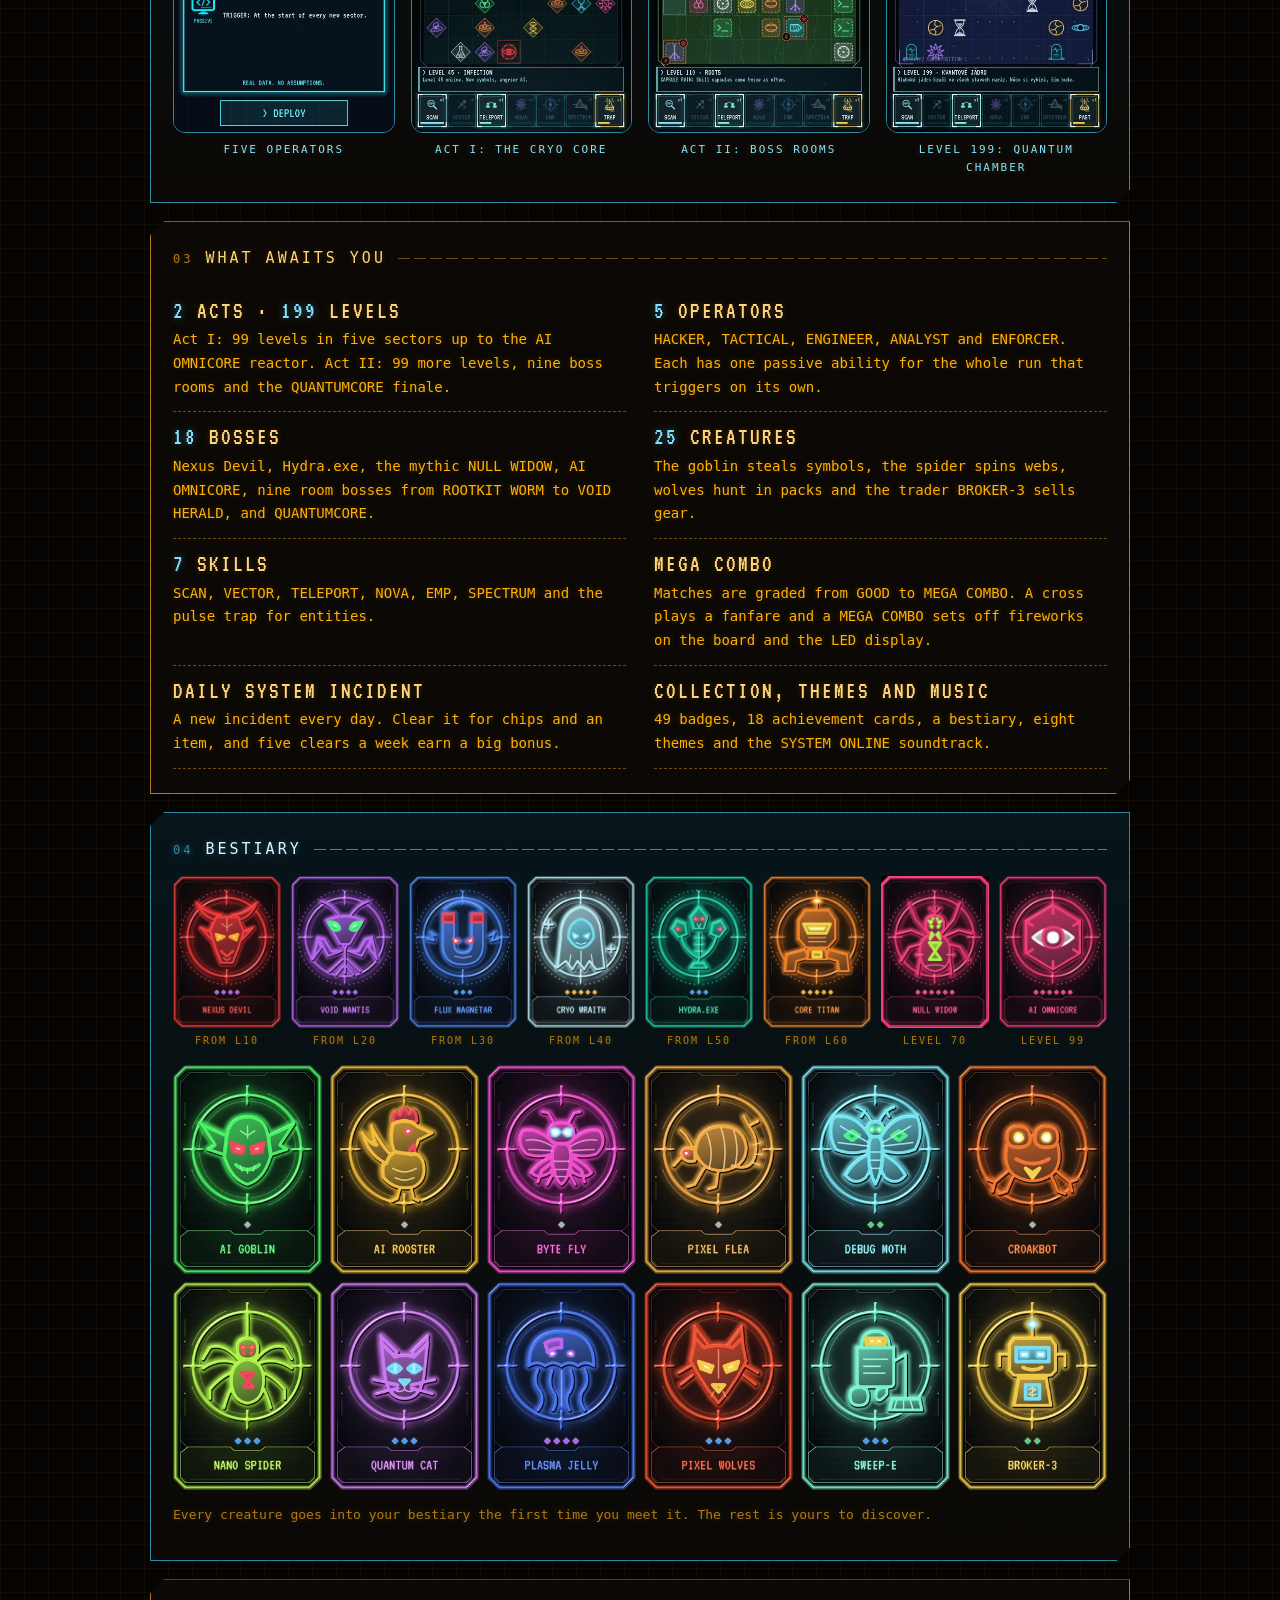
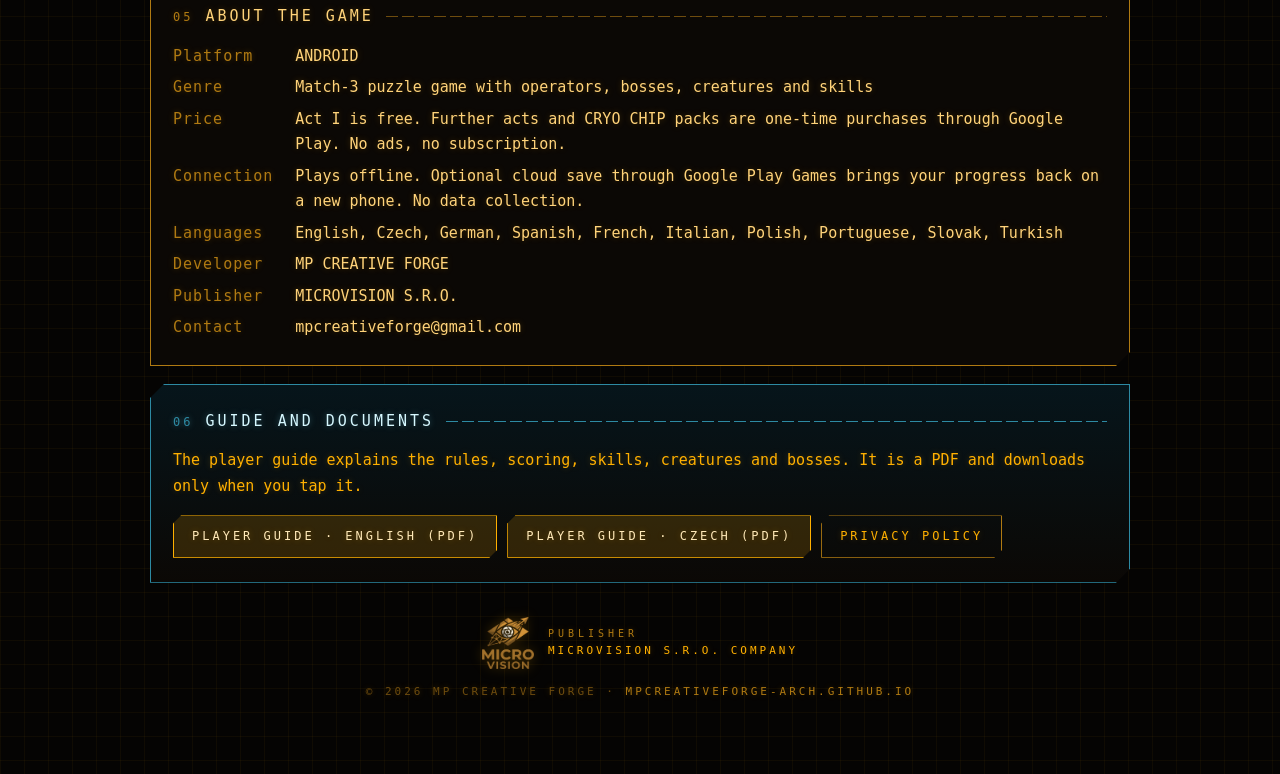
==== commit 0226d378: "CRYOBYTE CLASH page: chip packs and Play Games cloud save Co-Authored-By: Claude Opus 5.5 (1M contex" ====
--- a/cryobyte-clash/index.html
+++ b/cryobyte-clash/index.html
@@ -451,8 +451,8 @@
     <dl class="kv">
       <dt data-cs="Platforma">Platform</dt><dd>ANDROID</dd>
       <dt data-cs="Žánr">Genre</dt><dd data-cs="Logická hra match-3 s operátory, bossy, bytostmi a dovednostmi">Match-3 puzzle game with operators, bosses, creatures and skills</dd>
-      <dt data-cs="Cena">Price</dt><dd data-cs="Akt I zdarma. Další akty jako jednorázový nákup přes Google Play. Žádné reklamy, žádné předplatné.">Act I is free. Further acts are one-time purchases through Google Play. No ads, no subscription.</dd>
-      <dt data-cs="Připojení">Connection</dt><dd data-cs="Hraje se úplně offline. Žádný účet, žádný sběr dat.">Plays fully offline. No account, no data collection.</dd>
+      <dt data-cs="Cena">Price</dt><dd data-cs="Akt I zdarma. Další akty a balíčky KRYO ČIPŮ jako jednorázový nákup přes Google Play. Žádné reklamy, žádné předplatné.">Act I is free. Further acts and CRYO CHIP packs are one-time purchases through Google Play. No ads, no subscription.</dd>
+      <dt data-cs="Připojení">Connection</dt><dd data-cs="Hraje se offline. Volitelné cloudové uložení přes Google Play Hry vrátí postup i v novém telefonu. Žádný sběr dat.">Plays offline. Optional cloud save through Google Play Games brings your progress back on a new phone. No data collection.</dd>
       <dt data-cs="Jazyky">Languages</dt><dd data-cs="čeština, angličtina, němčina, španělština, francouzština, italština, polština, portugalština, slovenština, turečtina">English, Czech, German, Spanish, French, Italian, Polish, Portuguese, Slovak, Turkish</dd>
       <dt data-cs="Vývojář">Developer</dt><dd>MP CREATIVE FORGE</dd>
       <dt data-cs="Vydavatel">Publisher</dt><dd>MICROVISION S.R.O.</dd>
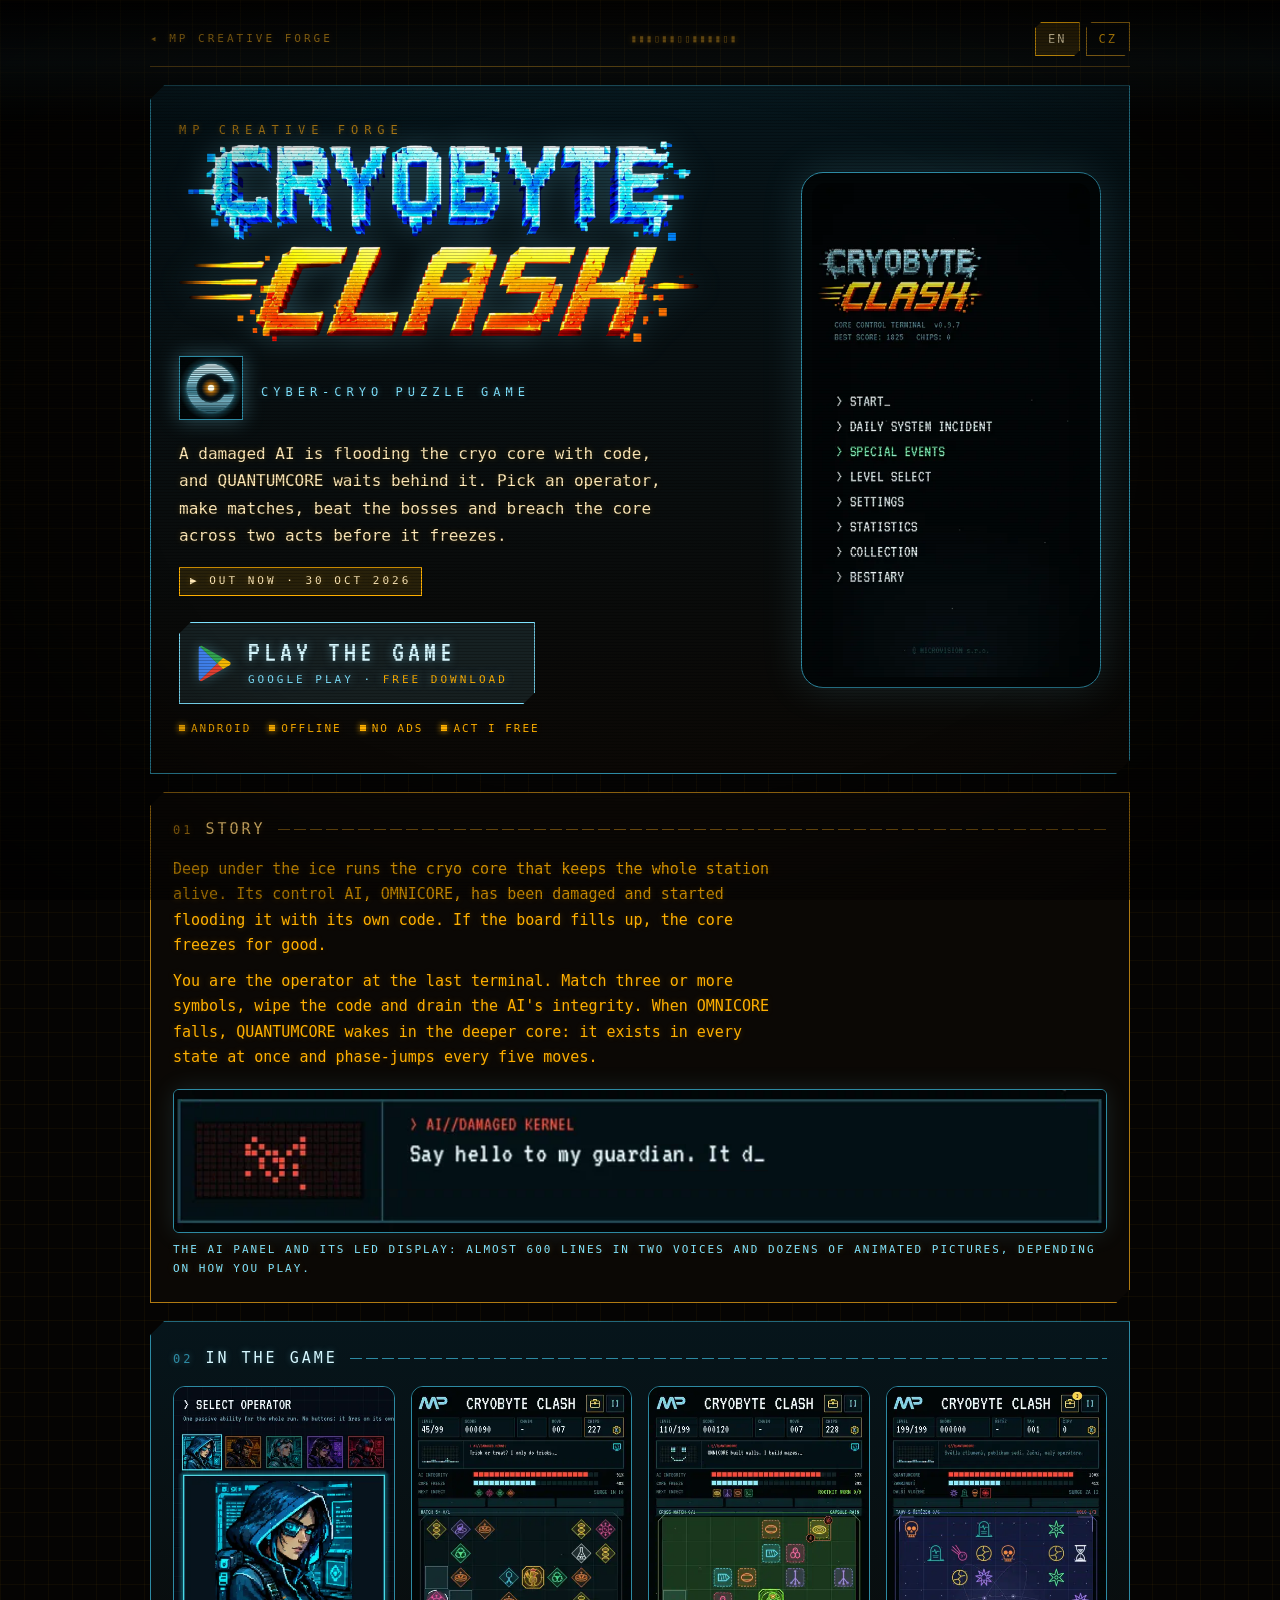
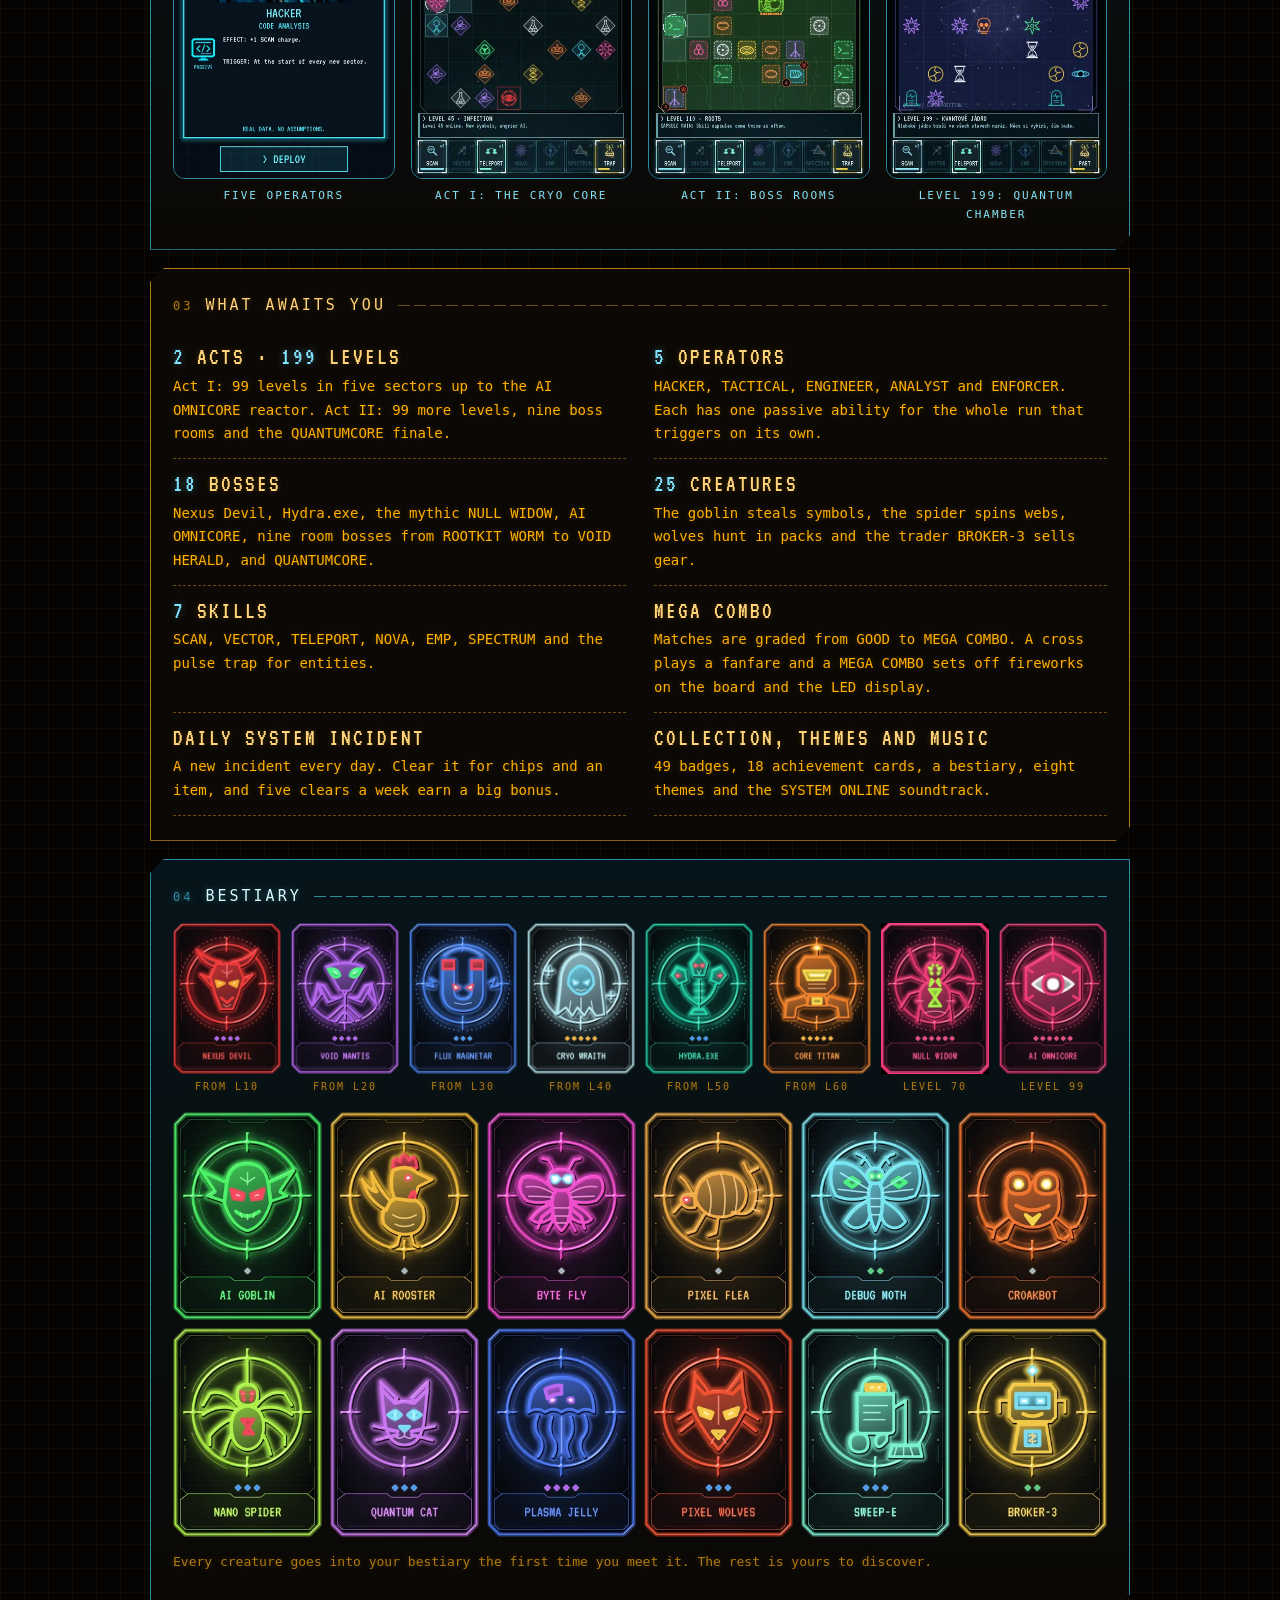
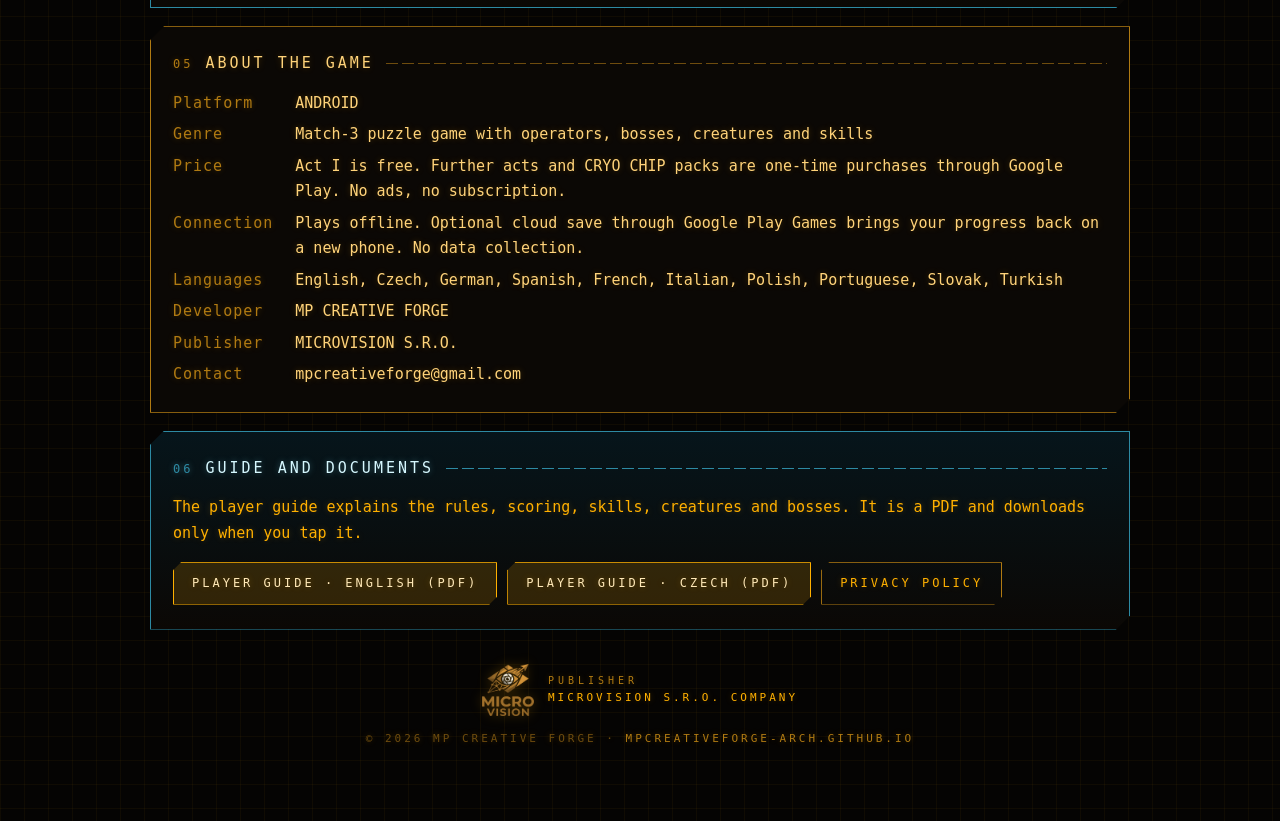
==== commit 186b2a85: "CRYOBYTE CLASH is out: link the Google Play listing on the game page and home page Co-Authored-By: C" ====
--- a/cryobyte-clash/index.html
+++ b/cryobyte-clash/index.html
@@ -149,7 +149,7 @@
 .pitch { margin: 20px 0 0; font-size: 16px; color: var(--amber-hot); max-width: 52ch; text-wrap: pretty; }
 .pitch .cursor { color: var(--ice); animation: blink 1s steps(1) infinite; }
 
-/* play button: becomes a real link when the Google Play listing is live */
+/* play button: links to the Google Play listing */
 .play {
   display: inline-flex;
   align-items: center;
@@ -163,14 +163,13 @@
   clip-path: polygon(12px 0, 100% 0, 100% calc(100% - 12px), calc(100% - 12px) 100%, 0 100%, 0 12px);
   animation: pulse 2.6s ease-in-out infinite;
   text-shadow: 0 0 8px rgba(127,227,255,.5);
-  cursor: default;
-}
-a.play { cursor: pointer; }
+}
 a.play:hover { background: rgba(127,227,255,.2); color: #fff; }
 .play svg { width: 34px; height: 37px; flex: none; filter: drop-shadow(0 0 6px rgba(127,227,255,.35)); }
 .play .pl-top { display: block; font-family: var(--vt); font-size: 30px; letter-spacing: 4px; line-height: 1; }
 .play .pl-sub { display: block; margin-top: 4px; font-size: 11px; letter-spacing: 3px; color: var(--ice); }
-.play .pl-soon { color: var(--amber); }
+.play .pl-live { color: var(--amber); }
+.released { display: inline-block; margin-top: 18px; padding: 4px 10px; font-size: 11px; letter-spacing: 3px; color: var(--amber-hot); border: 1px solid var(--amber); background: rgba(255,176,0,.12); }
 .facts-line { margin-top: 16px; font-size: 11px; letter-spacing: 2px; color: var(--amber-dim); display: flex; flex-wrap: wrap; gap: 4px 18px; }
 .facts-line b { color: var(--amber); font-weight: normal; }
 .facts-line b::before {
@@ -334,8 +333,8 @@
 
       <p class="pitch" data-cs="Poškozená AI zaplavuje kryo jádro kódem a za ní čeká QUANTUMCORE. Vyber si operátora, skládej shody, poraz bosse a prolom jádro ve dvou aktech, než zamrzne.">A damaged AI is flooding the cryo core with code, and QUANTUMCORE waits behind it. Pick an operator, make matches, beat the bosses and breach the core across two acts before it freezes.</p>
 
-      <!-- When the game is live: change <span class="play"> to <a class="play" href="https://play.google.com/store/apps/details?id=…"> -->
-      <span class="play" role="link" aria-disabled="true">
+      <div><span class="released" data-cs="▶ HRA VYŠLA · 30. 10. 2026">▶ OUT NOW · 30 OCT 2026</span></div>
+      <a class="play" href="https://play.google.com/store/apps/details?id=cz.microvision.cryocore" target="_blank" rel="noopener">
         <svg viewBox="0 0 24 26" aria-hidden="true">
           <path fill="#4285F4" d="M1.1 .9 13.6 13 1.1 25.1c-.4-.3-.6-.8-.6-1.4V2.3c0-.6.2-1.1.6-1.4Z"/>
           <path fill="#34A853" d="M1.1 .9c.5-.4 1.3-.5 2-.1l14.6 8.4-4.1 3.8Z"/>
@@ -344,9 +343,9 @@
         </svg>
         <span>
           <span class="pl-top" data-cs="HRÁT HRU">PLAY THE GAME</span>
-          <span class="pl-sub">GOOGLE PLAY · <span class="pl-soon" data-cs="PŘIPRAVUJEME">COMING SOON</span></span>
+          <span class="pl-sub">GOOGLE PLAY · <span class="pl-live" data-cs="KE STAŽENÍ ZDARMA">FREE DOWNLOAD</span></span>
         </span>
-      </span>
+      </a>
 
       <div class="facts-line">
         <b>ANDROID</b>
